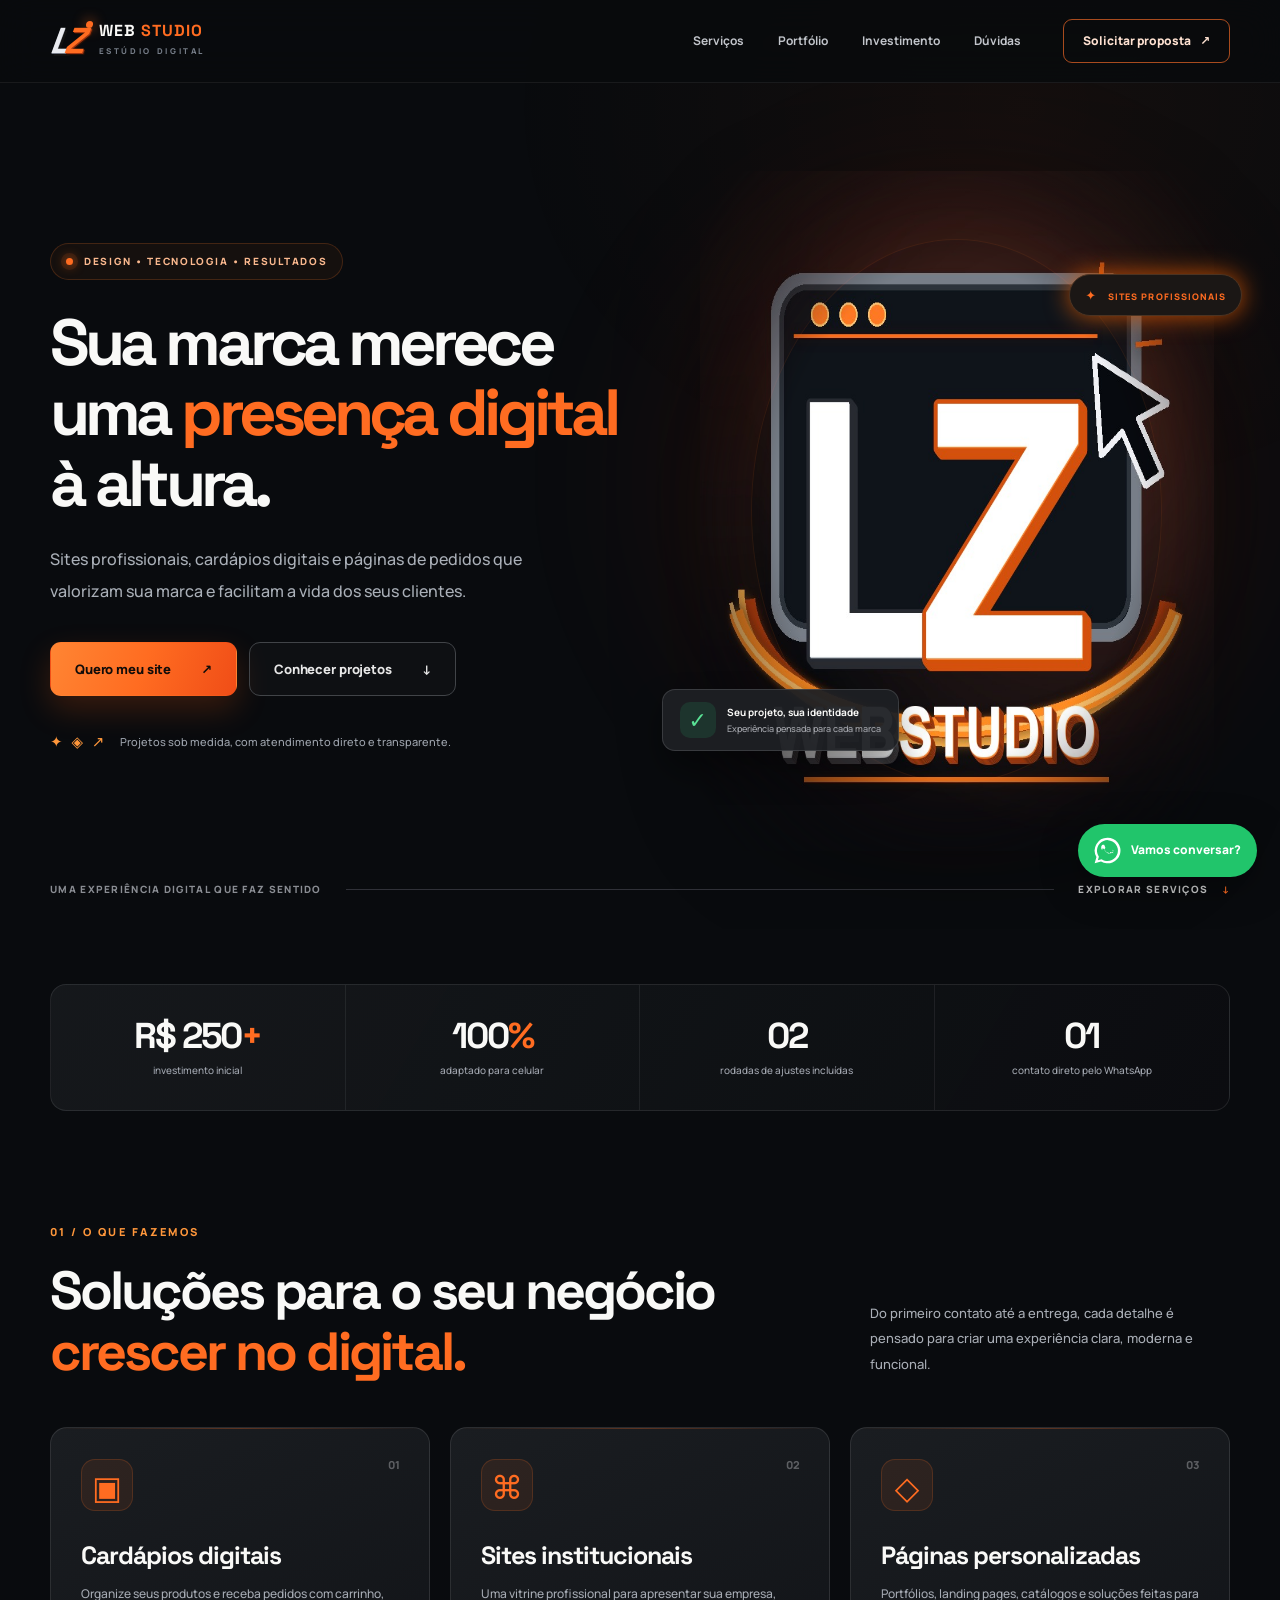
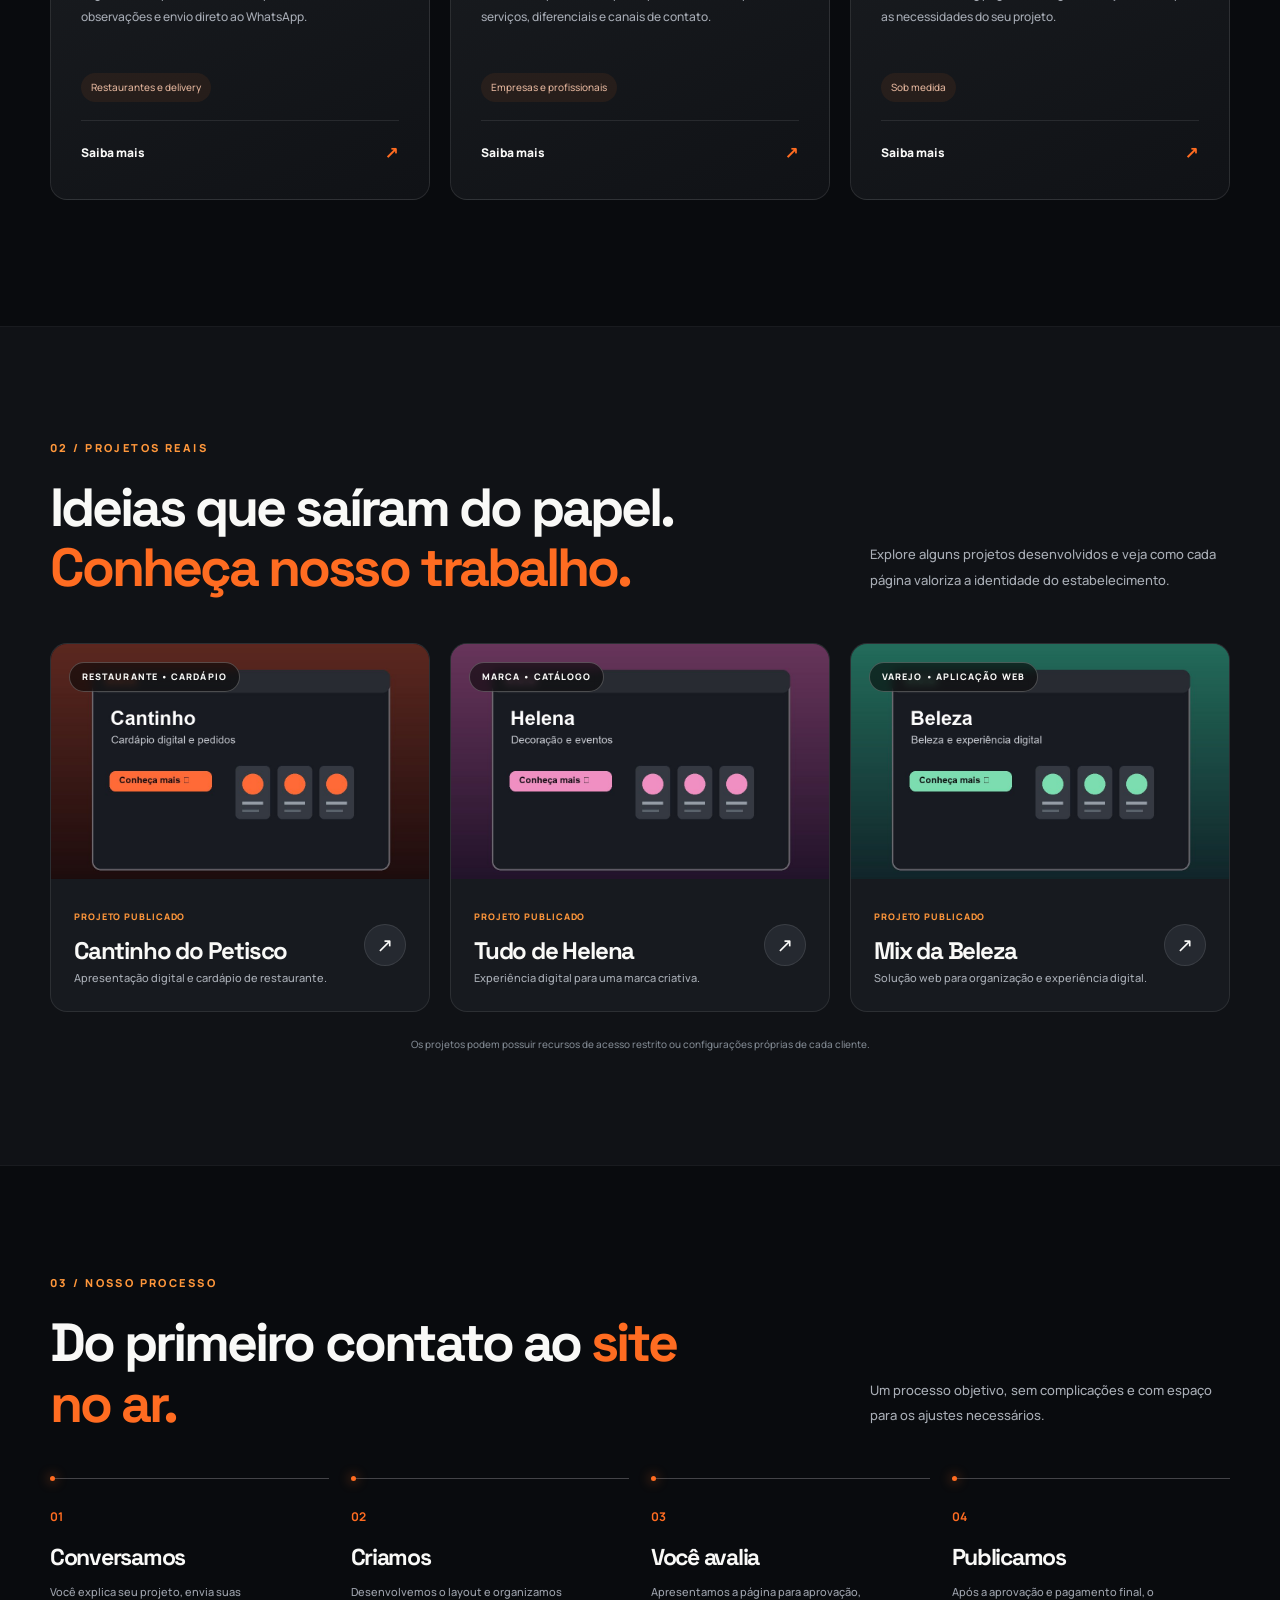
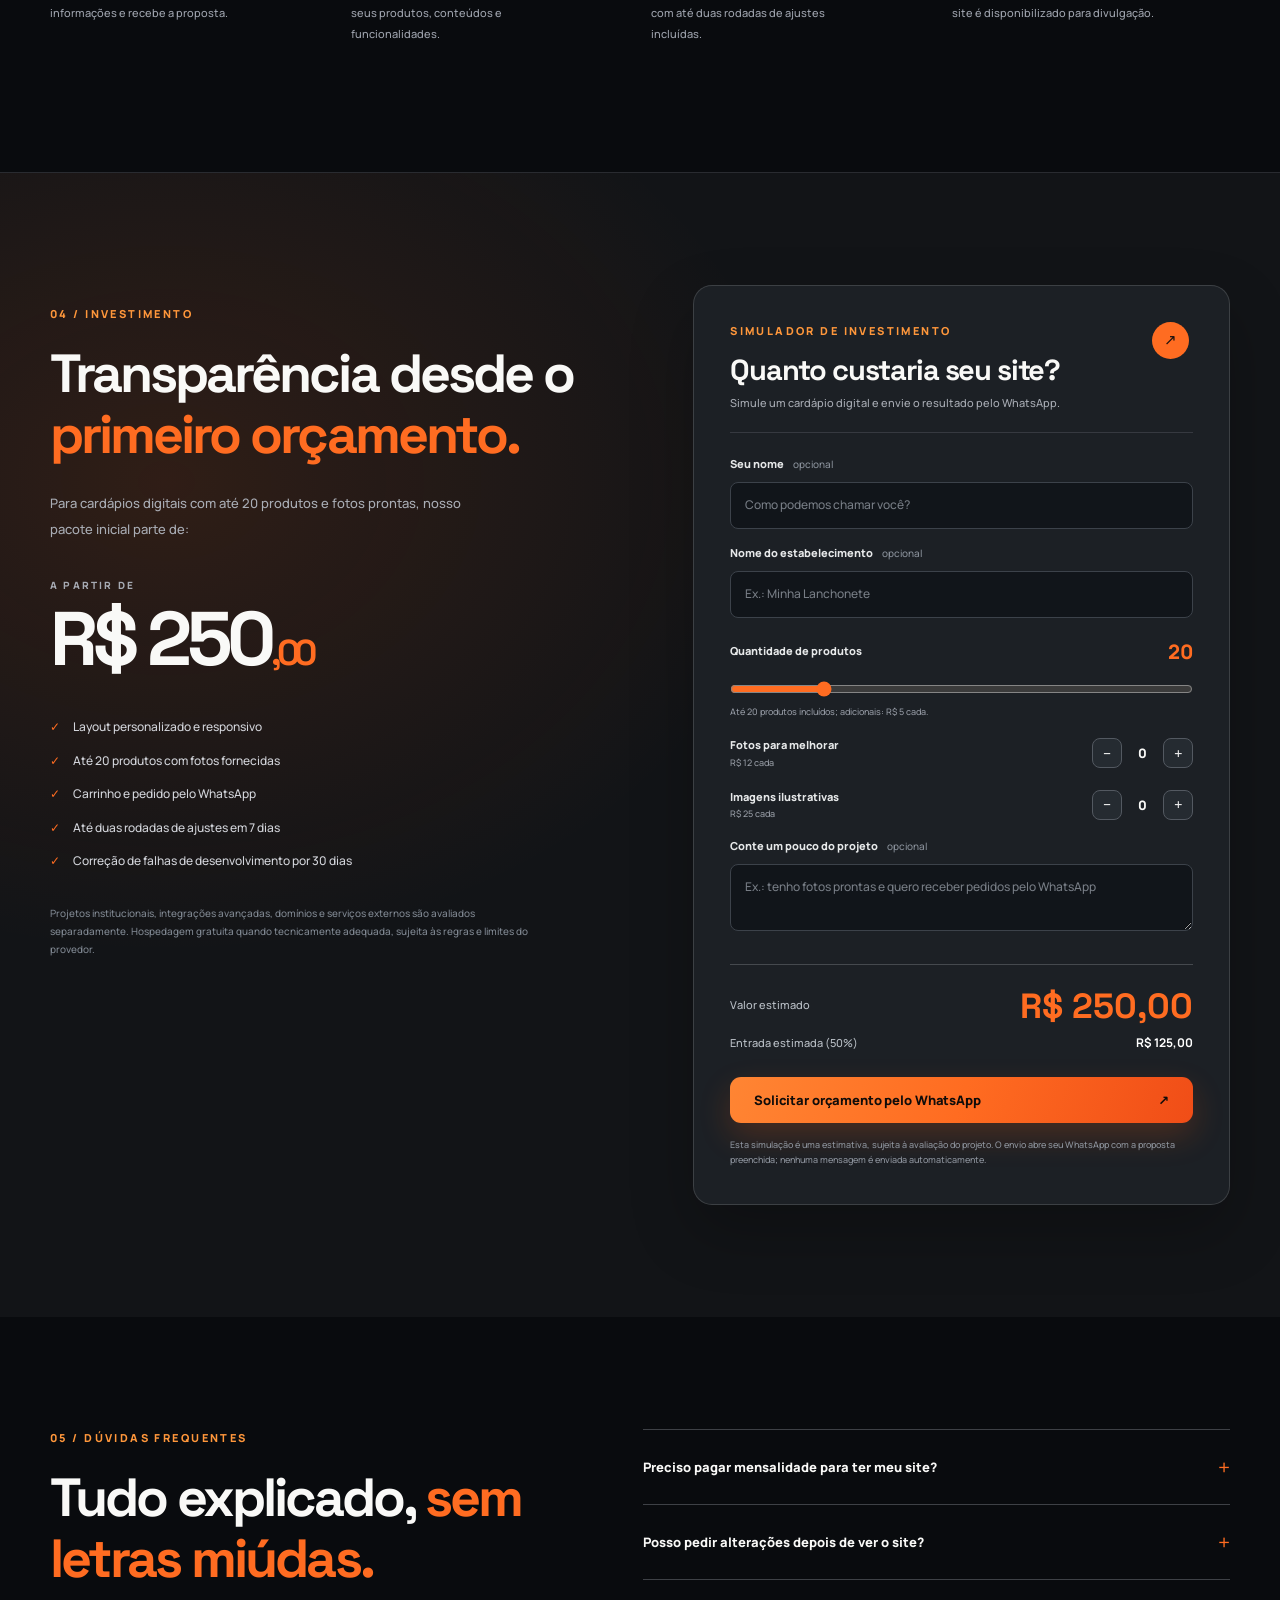
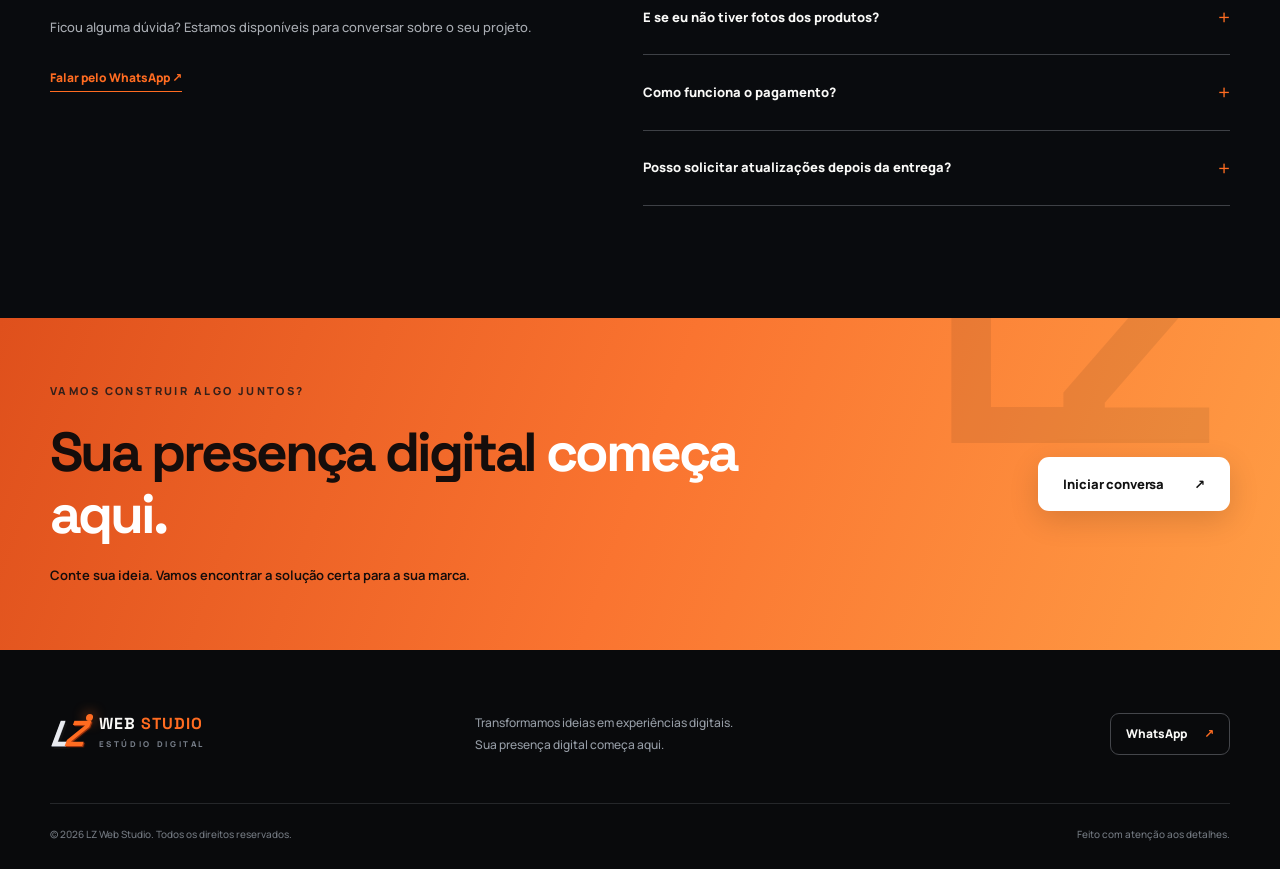
==== index.html @ 2eb8f8f2 "Criar site LZ Web Studio e preview WhatsApp" ====
<!doctype html>
<html lang="pt-BR">
<head>
  <meta charset="utf-8">
  <meta name="viewport" content="width=device-width,initial-scale=1,viewport-fit=cover">
  <meta name="theme-color" content="#0b0c0f">
  <meta name="color-scheme" content="dark">
  <meta name="description" content="LZ Web Studio: criação de sites profissionais, cardápios digitais e páginas de pedidos pelo WhatsApp. Conheça nosso portfólio e simule seu orçamento a partir de R$ 250.">
  <title>LZ Web Studio | Sua presença digital começa aqui</title>
  <link rel="canonical" href="https://luizemsaopaulo.github.io/lz-web-studio/">
  <link rel="icon" href="assets/favicon.svg" type="image/svg+xml">
  <link rel="apple-touch-icon" href="assets/favicon-180.png">
  <link rel="preconnect" href="https://fonts.googleapis.com">
  <link rel="preconnect" href="https://fonts.gstatic.com" crossorigin>
  <link href="https://fonts.googleapis.com/css2?family=Manrope:wght@400;500;600;700;800&family=Space+Grotesk:wght@500;600;700&display=swap" rel="stylesheet">
  <link rel="stylesheet" href="styles.css?v=3">
  <meta property="og:type" content="website">
  <meta property="og:locale" content="pt_BR">
  <meta property="og:site_name" content="LZ Web Studio">
  <meta property="og:url" content="https://luizemsaopaulo.github.io/lz-web-studio/">
  <meta property="og:title" content="LZ Web Studio | Sua presença digital começa aqui">
  <meta property="og:description" content="Sites profissionais, cardápios digitais e pedidos online. Conheça nossos projetos e simule seu orçamento a partir de R$ 250.">
  <meta property="og:image" content="https://luizemsaopaulo.github.io/lz-web-studio/assets/og-whatsapp.jpg?v=3">
  <meta property="og:image:secure_url" content="https://luizemsaopaulo.github.io/lz-web-studio/assets/og-whatsapp.jpg?v=3">
  <meta property="og:image:type" content="image/jpeg">
  <meta property="og:image:width" content="1200">
  <meta property="og:image:height" content="630">
  <meta property="og:image:alt" content="LZ Web Studio — Sua presença digital começa aqui — criação de sites profissionais e cardápios digitais">
  <meta name="twitter:card" content="summary_large_image">
  <meta name="twitter:title" content="LZ Web Studio | Sua presença digital começa aqui">
  <meta name="twitter:description" content="Criação de sites profissionais e cardápios digitais. Simule seu orçamento!">
  <meta name="twitter:image" content="https://luizemsaopaulo.github.io/lz-web-studio/assets/og-whatsapp.jpg?v=3">
  <script type="application/ld+json">{"@context":"https://schema.org","@type":"ProfessionalService","name":"LZ Web Studio","description":"Criação de sites, páginas de pedidos e cardápios digitais.","url":"https://luizemsaopaulo.github.io/lz-web-studio/","areaServed":"BR","availableLanguage":"Portuguese","telephone":"+55-11-94740-6124"}</script>
</head>
<body>
  <div class="progress" id="progress"></div>
  <header class="site-header" id="topo">
    <nav class="nav container" aria-label="Navegação principal">
      <a href="#topo" class="brand" aria-label="LZ Web Studio — início">
        <span class="brand-mark">L<span>Z</span><i class="brand-dot"></i></span>
        <span class="brand-name">WEB <b>STUDIO</b><small>ESTÚDIO DIGITAL</small></span>
      </a>
      <button class="menu-toggle" aria-controls="nav-links" aria-expanded="false" aria-label="Abrir menu"><span></span><span></span><span></span></button>
      <div class="nav-links" id="nav-links">
        <a href="#servicos">Serviços</a><a href="#portfolio">Portfólio</a><a href="#precos">Investimento</a><a href="#perguntas">Dúvidas</a>
      </div>
      <a class="nav-cta" href="#orcamento">Solicitar proposta <span aria-hidden="true">↗</span></a>
    </nav>
  </header>

  <main>
    <section class="hero section" aria-labelledby="hero-heading">
      <div class="hero-grid container">
        <div class="hero-copy">
          <div class="eyebrow"><span class="pulse-dot"></span> DESIGN • TECNOLOGIA • RESULTADOS</div>
          <h1 id="hero-heading">Sua marca merece uma <em>presença digital</em> à altura.</h1>
          <p>Sites profissionais, cardápios digitais e páginas de pedidos que valorizam sua marca e facilitam a vida dos seus clientes.</p>
          <div class="hero-actions">
            <a class="btn btn-primary" href="#orcamento">Quero meu site <span aria-hidden="true">↗</span></a>
            <a class="btn btn-outline" href="#portfolio">Conhecer projetos <span aria-hidden="true">↓</span></a>
          </div>
          <div class="hero-proof"><span class="proof-icons">✦ &nbsp; ◈ &nbsp; ↗</span><span>Projetos sob medida, com atendimento direto e transparente.</span></div>
        </div>
        <div class="hero-art" aria-label="Identidade visual da LZ Web Studio">
          <span class="hero-halo"></span>
          <div class="hero-img-wrap">
            <img src="assets/logo-3d.jpg" alt="Logo LZ Web Studio em efeito 3D, nas cores preto, prata e laranja" width="680" height="680" fetchpriority="high">
          </div>
          <div class="hero-mini-card"><span class="card-check">✓</span><span><b>Seu projeto, sua identidade</b><small>Experiência pensada para cada marca</small></span></div>
          <div class="hero-float">✦ <span>SITES PROFISSIONAIS</span></div>
        </div>
      </div>
      <div class="hero-bottom container">
        <span>UMA EXPERIÊNCIA DIGITAL QUE FAZ SENTIDO</span><span class="line"></span><a href="#servicos">EXPLORAR SERVIÇOS <span aria-hidden="true">↓</span></a>
      </div>
    </section>

    <section class="numbers container" aria-label="Diferenciais">
      <div class="number"><strong>R$ 250<span>+</span></strong><span>investimento inicial</span></div>
      <div class="number"><strong>100<span>%</span></strong><span>adaptado para celular</span></div>
      <div class="number"><strong>02</strong><span>rodadas de ajustes incluídas</span></div>
      <div class="number"><strong>01</strong><span>contato direto pelo WhatsApp</span></div>
    </section>

    <section class="section services" id="servicos" aria-labelledby="servicos-heading">
      <div class="container">
        <div class="section-heading"><div><span class="kicker">01 / O QUE FAZEMOS</span><h2 id="servicos-heading">Soluções para o seu negócio <em>crescer no digital.</em></h2></div><p>Do primeiro contato até a entrega, cada detalhe é pensado para criar uma experiência clara, moderna e funcional.</p></div>
        <div class="service-grid">
          <article class="service-card"><div class="service-ico">▣</div><span class="service-num">01</span><h3>Cardápios digitais</h3><p>Organize seus produtos e receba pedidos com carrinho, observações e envio direto ao WhatsApp.</p><span class="tag">Restaurantes e delivery</span><a href="#orcamento" aria-label="Solicitar cardápio digital">Saiba mais <span>↗</span></a></article>
          <article class="service-card"><div class="service-ico">⌘</div><span class="service-num">02</span><h3>Sites institucionais</h3><p>Uma vitrine profissional para apresentar sua empresa, serviços, diferenciais e canais de contato.</p><span class="tag">Empresas e profissionais</span><a href="#orcamento" aria-label="Solicitar site institucional">Saiba mais <span>↗</span></a></article>
          <article class="service-card"><div class="service-ico">◇</div><span class="service-num">03</span><h3>Páginas personalizadas</h3><p>Portfólios, landing pages, catálogos e soluções feitas para as necessidades do seu projeto.</p><span class="tag">Sob medida</span><a href="#orcamento" aria-label="Solicitar página personalizada">Saiba mais <span>↗</span></a></article>
        </div>
      </div>
    </section>

    <section class="section portfolio" id="portfolio" aria-labelledby="portfolio-heading">
      <div class="container">
        <div class="section-heading"><div><span class="kicker">02 / PROJETOS REAIS</span><h2 id="portfolio-heading">Ideias que saíram do papel. <em>Conheça nosso trabalho.</em></h2></div><p>Explore alguns projetos desenvolvidos e veja como cada página valoriza a identidade do estabelecimento.</p></div>
        <div class="project-grid">
          <article class="project-card project-cantinho">
            <div class="project-visual"><img src="assets/cantinho-preview.jpg" alt="Prévia do site Cantinho do Petisco" loading="lazy"><span class="project-type">RESTAURANTE • CARDÁPIO</span></div>
            <div class="project-info"><div><span>PROJETO PUBLICADO</span><h3>Cantinho do Petisco</h3><p>Apresentação digital e cardápio de restaurante.</p></div><a class="project-link" href="https://luizemsaopaulo.github.io/cantinho-do-petisco-v3/" target="_blank" rel="noopener noreferrer" aria-label="Abrir site Cantinho do Petisco">↗</a></div>
          </article>
          <article class="project-card project-helena">
            <div class="project-visual"><img src="assets/helena-preview.jpg" alt="Prévia do site Tudo de Helena" loading="lazy"><span class="project-type">MARCA • CATÁLOGO</span></div>
            <div class="project-info"><div><span>PROJETO PUBLICADO</span><h3>Tudo de Helena</h3><p>Experiência digital para uma marca criativa.</p></div><a class="project-link" href="https://luizemsaopaulo.github.io/tudo-de-helena-versao2/" target="_blank" rel="noopener noreferrer" aria-label="Abrir site Tudo de Helena">↗</a></div>
          </article>
          <article class="project-card project-beleza">
            <div class="project-visual"><img src="assets/beleza-preview.jpg" alt="Prévia do site Mix da Beleza" loading="lazy"><span class="project-type">VAREJO • APLICAÇÃO WEB</span></div>
            <div class="project-info"><div><span>PROJETO PUBLICADO</span><h3>Mix da Beleza</h3><p>Solução web para organização e experiência digital.</p></div><a class="project-link" href="https://luizemsaopaulo.github.io/mix-da-beleza-pwa/" target="_blank" rel="noopener noreferrer" aria-label="Abrir site Mix da Beleza">↗</a></div>
          </article>
        </div>
        <p class="portfolio-note">Os projetos podem possuir recursos de acesso restrito ou configurações próprias de cada cliente.</p>
      </div>
    </section>

    <section class="section steps" aria-labelledby="etapas-heading">
      <div class="container"><div class="section-heading"><div><span class="kicker">03 / NOSSO PROCESSO</span><h2 id="etapas-heading">Do primeiro contato ao <em>site no ar.</em></h2></div><p>Um processo objetivo, sem complicações e com espaço para os ajustes necessários.</p></div>
        <div class="step-grid"><article><span>01</span><h3>Conversamos</h3><p>Você explica seu projeto, envia suas informações e recebe a proposta.</p></article><article><span>02</span><h3>Criamos</h3><p>Desenvolvemos o layout e organizamos seus produtos, conteúdos e funcionalidades.</p></article><article><span>03</span><h3>Você avalia</h3><p>Apresentamos a página para aprovação, com até duas rodadas de ajustes incluídas.</p></article><article><span>04</span><h3>Publicamos</h3><p>Após a aprovação e pagamento final, o site é disponibilizado para divulgação.</p></article></div>
      </div>
    </section>

    <section class="section pricing" id="precos" aria-labelledby="precos-heading">
      <div class="container">
        <div class="pricing-grid">
          <div class="pricing-intro"><span class="kicker">04 / INVESTIMENTO</span><h2 id="precos-heading">Transparência desde o <em>primeiro orçamento.</em></h2><p>Para cardápios digitais com até 20 produtos e fotos prontas, nosso pacote inicial parte de:</p><div class="price-display"><small>A PARTIR DE</small><strong>R$ 250<span>,00</span></strong></div><ul class="tick-list"><li>Layout personalizado e responsivo</li><li>Até 20 produtos com fotos fornecidas</li><li>Carrinho e pedido pelo WhatsApp</li><li>Até duas rodadas de ajustes em 7 dias</li><li>Correção de falhas de desenvolvimento por 30 dias</li></ul><p class="fineprint">Projetos institucionais, integrações avançadas, domínios e serviços externos são avaliados separadamente. Hospedagem gratuita quando tecnicamente adequada, sujeita às regras e limites do provedor.</p></div>
          <form class="quote" id="orcamento" autocomplete="on">
            <div class="quote-top"><span class="kicker">SIMULADOR DE INVESTIMENTO</span><span class="quote-icon">↗</span><h3>Quanto custaria seu site?</h3><p>Simule um cardápio digital e envie o resultado pelo WhatsApp.</p></div>
            <label for="client-name">Seu nome <span>opcional</span></label><input id="client-name" type="text" maxlength="70" placeholder="Como podemos chamar você?">
            <label for="business-name">Nome do estabelecimento <span>opcional</span></label><input id="business-name" type="text" maxlength="100" placeholder="Ex.: Minha Lanchonete">
            <div class="counter-line"><label for="products">Quantidade de produtos</label><output for="products" id="products-value">20</output></div><input id="products" type="range" min="1" max="100" value="20" step="1" aria-label="Quantidade de produtos"><p class="range-note">Até 20 produtos incluídos; adicionais: R$ 5 cada.</p>
            <div class="counter-line"><label for="editphotos">Fotos para melhorar <small>R$ 12 cada</small></label><div class="counter"><button type="button" data-counter="editphotos" data-step="-1" aria-label="Diminuir fotos a melhorar">−</button><output id="editphotos-value" for="editphotos">0</output><button type="button" data-counter="editphotos" data-step="1" aria-label="Aumentar fotos a melhorar">+</button></div></div><input id="editphotos" type="hidden" value="0">
            <div class="counter-line"><label for="createphotos">Imagens ilustrativas <small>R$ 25 cada</small></label><div class="counter"><button type="button" data-counter="createphotos" data-step="-1" aria-label="Diminuir imagens ilustrativas">−</button><output id="createphotos-value" for="createphotos">0</output><button type="button" data-counter="createphotos" data-step="1" aria-label="Aumentar imagens ilustrativas">+</button></div></div><input id="createphotos" type="hidden" value="0">
            <label for="details">Conte um pouco do projeto <span>opcional</span></label><textarea id="details" rows="2" maxlength="700" placeholder="Ex.: tenho fotos prontas e quero receber pedidos pelo WhatsApp"></textarea>
            <div class="price-summary"><div><span>Valor estimado</span><strong id="quote-total">R$ 250,00</strong></div><div class="quote-detail"><span>Entrada estimada (50%)</span><b id="quote-entry">R$ 125,00</b></div></div>
            <button class="btn btn-primary quote-submit" type="submit"><span>Solicitar orçamento pelo WhatsApp</span><span>↗</span></button>
            <p class="quote-disclaimer">Esta simulação é uma estimativa, sujeita à avaliação do projeto. O envio abre seu WhatsApp com a proposta preenchida; nenhuma mensagem é enviada automaticamente.</p>
          </form>
        </div>
      </div>
    </section>

    <section class="section faq" id="perguntas" aria-labelledby="faq-heading">
      <div class="container faq-grid"><div><span class="kicker">05 / DÚVIDAS FREQUENTES</span><h2 id="faq-heading">Tudo explicado, <em>sem letras miúdas.</em></h2><p>Ficou alguma dúvida? Estamos disponíveis para conversar sobre o seu projeto.</p><a href="https://wa.me/5511947406124?text=Ol%C3%A1%21%20Gostaria%20de%20saber%20mais%20sobre%20os%20sites%20da%20LZ%20Web%20Studio." class="text-link" target="_blank" rel="noopener noreferrer">Falar pelo WhatsApp ↗</a></div><div class="faq-items">
      <details><summary>Preciso pagar mensalidade para ter meu site?<span>+</span></summary><p>Não necessariamente. Podemos utilizar hospedagem gratuita compatível com o projeto. Domínio próprio e determinados serviços adicionais podem gerar custos externos. Manutenção é opcional.</p></details>
      <details><summary>Posso pedir alterações depois de ver o site?<span>+</span></summary><p>Sim. Estão incluídas até duas rodadas de alterações, solicitadas dentro de sete dias após a apresentação da versão para avaliação. Uma rodada pode reunir várias correções solicitadas juntas.</p></details>
      <details><summary>E se eu não tiver fotos dos produtos?<span>+</span></summary><p>Podemos apresentar produtos sem foto ou criar imagens ilustrativas opcionais. O orçamento considera R$ 25 por imagem criada e R$ 12 por foto existente tratada. Imagens ilustrativas devem ser identificadas quando não representarem o produto real.</p></details>
      <details><summary>Como funciona o pagamento?<span>+</span></summary><p>Para projetos do pacote inicial: 50% na contratação e os outros 50% após aprovação, antes da publicação. Projetos personalizados podem ter condições definidas em proposta.</p></details>
      <details><summary>Posso solicitar atualizações depois da entrega?<span>+</span></summary><p>Sim. Alterações posteriores são orçadas separadamente; há opção de manutenção por R$ 50/mês para até quatro solicitações simples. Correções de falhas de desenvolvimento têm cobertura de 30 dias.</p></details>
    </div></div>
    </section>

    <section class="final-cta"><div class="container final-inner"><div><span class="kicker">VAMOS CONSTRUIR ALGO JUNTOS?</span><h2>Sua presença digital <em>começa aqui.</em></h2><p>Conte sua ideia. Vamos encontrar a solução certa para a sua marca.</p></div><a class="btn btn-white" href="https://wa.me/5511947406124?text=Ol%C3%A1%2C%20LZ%20Web%20Studio%21%20Gostaria%20de%20conversar%20sobre%20um%20site." target="_blank" rel="noopener noreferrer">Iniciar conversa <span>↗</span></a></div></section>
  </main>

  <footer class="footer"><div class="container"><div class="footer-main"><a class="brand" href="#topo" aria-label="Voltar ao início"><span class="brand-mark">L<span>Z</span><i class="brand-dot"></i></span><span class="brand-name">WEB <b>STUDIO</b><small>ESTÚDIO DIGITAL</small></span></a><p>Transformamos ideias em experiências digitais. <br>Sua presença digital começa aqui.</p><a href="https://wa.me/5511947406124" target="_blank" rel="noopener noreferrer">WhatsApp <span>↗</span></a></div><div class="footer-bottom"><span>© <span id="year">2026</span> LZ Web Studio. Todos os direitos reservados.</span><span>Feito com atenção aos detalhes.</span></div></div></footer>

  <a class="floating-whatsapp" href="https://wa.me/5511947406124?text=Ol%C3%A1%2C%20LZ%20Web%20Studio%21%20Quero%20um%20or%C3%A7amento%20para%20um%20site." target="_blank" rel="noopener noreferrer" aria-label="Falar com LZ Web Studio pelo WhatsApp"><svg viewBox="0 0 32 32" aria-hidden="true"><path fill="currentColor" d="M16 .8A15.2 15.2 0 0 0 2.9 23.7L.8 31l7.5-2A15.2 15.2 0 1 0 16 .8Zm0 27.7c-2.3 0-4.5-.6-6.5-1.8l-.5-.3-4.4 1.2 1.2-4.3-.3-.5A12.4 12.4 0 1 1 16 28.5Zm6.8-9.3c-.4-.2-2.2-1.1-2.6-1.2-.3-.1-.6-.2-.8.2s-1 1.2-1.2 1.4-.5.3-.9.1a10.3 10.3 0 0 1-3-1.9 11.3 11.3 0 0 1-2.1-2.6c-.2-.4 0-.6.2-.8l.6-.7c.2-.2.2-.4.4-.6.1-.2 0-.5 0-.7s-.8-2-1.1-2.7c-.3-.7-.6-.6-.8-.6h-.7c-.2 0-.7.1-1 .5s-1.3 1.3-1.3 3.1 1.4 3.6 1.6 1.1 3.7 3.9 5.8 4.7c.8.3 1.5.5 2 .6.8.3 1.6.2 2.2.1.7-.1 2.2-.9 2.5-1.8.3-.9.3-1.7.2-1.8-.1-.2-.4-.3-.8-.5Z"/></svg><span class="floating-label">Vamos conversar?</span></a>
  <script src="app.js?v=3" defer></script>
</body>
</html>
---- styles.css ----
@charset "UTF-8";
:root{--bg:#090b0e;--bg2:#0f1216;--panel:#15191e;--line:rgba(255,255,255,.10);--white:#f9f9f7;--muted:#a9aeb6;--orange:#ff6c21;--orange2:#ff973b;--green:#21c86c;--container:1180px}
*{box-sizing:border-box}
html{scroll-behavior:smooth;scroll-padding-top:88px}
body{margin:0;background:var(--bg);color:var(--white);font:500 15px/1.72 "Manrope",system-ui,-apple-system,Segoe UI,sans-serif;-webkit-font-smoothing:antialiased}
body::before{content:"";position:fixed;inset:0;pointer-events:none;z-index:-1;background:radial-gradient(ellipse at 80% 12%,rgba(255,101,16,.06),transparent 36%);opacity:.8}
::selection{background:#fa7c35;color:#101014}
a{color:inherit;text-decoration:none}button,input,textarea{font:inherit}button{cursor:pointer}
img{max-width:100%;display:block}h1,h2,h3,p{margin-top:0}h1,h2,h3{line-height:1.13;letter-spacing:-.055em}
h1,h2,h3,.brand,.price-display{font-family:"Space Grotesk",Manrope,sans-serif}
.container{width:min(calc(100% - 48px),var(--container));margin:0 auto}
.section{padding:112px 0}
.kicker{color:var(--orange2);font-size:11px;font-weight:800;letter-spacing:.22em;display:block;margin:0 0 20px}
em{font-style:normal;color:var(--orange)}
.progress{height:2px;background:linear-gradient(90deg,var(--orange),var(--orange2));width:0;position:fixed;top:0;left:0;z-index:100}
.site-header{position:sticky;top:0;z-index:95;background:rgba(9,11,14,.85);backdrop-filter:blur(18px);border-bottom:1px solid rgba(255,255,255,.065)}
.nav{height:82px;display:flex;align-items:center;gap:42px;justify-content:space-between}
.brand{display:inline-flex;align-items:center;gap:12px;line-height:1}
.brand-mark{position:relative;font-weight:900;font-size:36px;letter-spacing:-.16em;font-style:italic;transform:skew(-7deg);padding-right:7px;line-height:1;color:#e9ebf0;text-shadow:1px 1px 0 #757a85,3px 3px 0 #111}
.brand-mark span{color:var(--orange);text-shadow:1px 1px 0 #9f3410,2px 2px 0 #241008}
.brand-dot{position:absolute;width:7px;height:7px;right:-4px;top:-2px;background:var(--orange);border-radius:50%;box-shadow:0 0 13px var(--orange)}
.brand-name{letter-spacing:.065em;font-weight:800;font-size:16px;white-space:nowrap}
.brand-name b{color:var(--orange);font-weight:800}
.brand-name small{display:block;color:#767d88;letter-spacing:.33em;font:800 8px/1.8 Manrope,sans-serif;margin-top:5px}
.nav-links{display:flex;align-items:center;gap:34px;margin-left:auto}
.nav-links a{color:#c2c5cb;font-size:12px;font-weight:700;transition:color .2s}
.nav-links a:hover,.nav-links a:focus-visible{color:var(--orange)}
.nav-cta{padding:11px 19px;border:1px solid rgba(255,111,40,.65);color:#ffe2d2;white-space:nowrap;border-radius:9px;font-size:12px;font-weight:800;transition:.2s}
.nav-cta:hover{background:var(--orange);color:#130b08}
.nav-cta span{margin-left:7px}
.menu-toggle{display:none;background:transparent;border:0;color:white;padding:8px}
.menu-toggle span{display:block;width:25px;height:2px;margin:5px;background:#fff;transition:.2s}
.hero{padding:88px 0 31px;position:relative;isolation:isolate;overflow:hidden}
.hero::before{content:"";position:absolute;inset:-50px -10% auto auto;height:900px;width:900px;z-index:-1;filter:blur(35px);background:radial-gradient(ellipse at center,rgba(230,78,10,.12),rgba(9,11,14,0) 64%)}
.hero-grid{display:grid;grid-template-columns:1.04fr .96fr;align-items:center;min-height:625px;gap:42px}
.hero-copy{padding:15px 0 40px}
.eyebrow{display:inline-flex;align-items:center;gap:11px;border:1px solid rgba(255,122,44,.2);background:rgba(255,110,36,.05);color:#fbb98f;border-radius:100px;padding:9px 15px;font-size:10px;font-weight:800;letter-spacing:.17em;margin-bottom:28px}
.pulse-dot{height:7px;width:7px;background:var(--orange);border-radius:100%;box-shadow:0 0 0 5px rgba(255,107,33,.1),0 0 12px #ff6a1b}
.hero h1{font-size:clamp(49px,5.1vw,76px);line-height:1.08;margin-bottom:25px;letter-spacing:-.075em;font-weight:700}
.hero-copy>p{max-width:535px;color:#aab0b8;font-size:16px;line-height:1.95;margin-bottom:35px}
.hero-actions{display:flex;gap:12px;align-items:center;flex-wrap:wrap}
.btn{border-radius:11px;display:inline-flex;align-items:center;justify-content:center;gap:30px;padding:15px 24px;white-space:nowrap;font-weight:800;font-size:13px;letter-spacing:-.01em;transition:transform .22s,box-shadow .22s,background .22s,border-color .22s;border:1px solid transparent}
.btn:hover{transform:translateY(-3px)}
.btn-primary{background:linear-gradient(110deg,#ff8533,var(--orange),#f04d17);color:#100c0a;box-shadow:0 13px 32px rgba(255,93,16,.2)}
.btn-primary:hover{box-shadow:0 17px 42px rgba(255,93,16,.33)}
.btn-outline{background:rgba(255,255,255,.025);border-color:#414448;color:#e7e7e7}
.btn-outline:hover{border-color:var(--orange);background:rgba(255,106,35,.05)}
.hero-proof{margin-top:34px;display:flex;align-items:center;gap:15px;color:#9da3ac;font-size:11px;line-height:1.6}
.proof-icons{color:var(--orange2);font-size:15px;white-space:nowrap}
.hero-art{position:relative;align-self:stretch;min-height:580px;display:flex;align-items:center;justify-content:center}
.hero-halo{position:absolute;width:540px;height:540px;max-width:100%;border-radius:50%;background:radial-gradient(circle,#3c1d12 0,#281b18 30%,transparent 68%);filter:blur(25px)}
.hero-img-wrap{position:relative;z-index:2;width:min(94%,575px);filter:drop-shadow(0 18px 45px rgba(0,0,0,.48));animation:float 6s ease-in-out infinite}
.hero-img-wrap::before{content:"";position:absolute;inset:10%;border:1px solid rgba(255,121,47,.1);border-radius:50%;z-index:-1;box-shadow:0 0 120px rgba(255,108,33,.075)}
.hero-img-wrap img{width:100%;border-radius:32px;mix-blend-mode:lighten;mask-image:radial-gradient(ellipse 65% 67% at center,#000 54%,transparent 99%)}
.hero-mini-card{position:absolute;z-index:5;left:-22px;bottom:100px;display:flex;align-items:center;gap:11px;background:rgba(30,32,36,.95);border:1px solid rgba(255,255,255,.13);border-radius:13px;padding:12px 17px;box-shadow:0 18px 32px rgba(0,0,0,.34)}
.card-check{display:grid;place-items:center;width:36px;height:36px;border-radius:10px;background:rgba(45,200,116,.13);color:#5ae396;font-size:22px}
.hero-mini-card b{display:block;font-size:10px}.hero-mini-card small{display:block;color:#a6a8ae;font-size:9px}
.hero-float{position:absolute;z-index:4;right:-12px;top:103px;border:1px solid #4b3322;border-radius:100px;color:var(--orange);background:#1b1715;font-size:13px;padding:9px 15px;letter-spacing:.08em;box-shadow:0 0 25px #f60b}
.hero-float span{font-size:9px;margin-left:7px;font-weight:800}
@keyframes float{0%,100%{transform:translateY(0)}50%{transform:translateY(-11px)}}
.hero-bottom{display:flex;align-items:center;justify-content:space-between;gap:24px;color:#8a8d93;font-size:10px;letter-spacing:.13em;font-weight:800;padding:30px 0 0}
.hero-bottom .line{height:1px;background:#303138;flex:1}.hero-bottom a{white-space:nowrap;color:#d2d3d4}
.hero-bottom a span{color:var(--orange);margin-left:10px}
.numbers{margin-top:55px;display:grid;grid-template-columns:repeat(4,1fr);border:1px solid rgba(255,255,255,.09);border-radius:16px;background:linear-gradient(120deg,rgba(23,26,30,.88),rgba(12,13,16,.92));overflow:hidden}
.number{display:flex;flex-direction:column;align-items:center;justify-content:center;gap:4px;text-align:center;padding:30px 10px;border-right:1px solid rgba(255,255,255,.07)}
.number:last-child{border-right:0}
.number strong{font:700 36px/1.2 "Space Grotesk",sans-serif;letter-spacing:-.06em}
.number strong span{color:var(--orange)}.number>span{font-size:10px;color:#a2a7b0}
.section-heading{display:flex;align-items:end;justify-content:space-between;gap:75px;margin-bottom:44px}
.section-heading>div{max-width:690px}.section-heading h2,.pricing h2,.faq h2,.final-cta h2{font-size:clamp(35px,4.2vw,58px);margin:0;font-weight:700;line-height:1.13}
.section-heading>p{color:var(--muted);max-width:360px;font-size:13px;margin:0 0 6px;line-height:1.95}
.services{padding-bottom:126px}
.service-grid{display:grid;grid-template-columns:repeat(3,1fr);gap:20px}
.service-card{background:linear-gradient(155deg,#1a1d21,#101216);border:1px solid var(--line);border-radius:17px;padding:31px 30px;min-height:343px;position:relative;overflow:hidden;transition:transform .25s,border .25s}
.service-card:hover{transform:translateY(-7px);border-color:rgba(255,124,40,.42)}
.service-card:before{content:"";position:absolute;inset:0 0 auto;height:1px;background:linear-gradient(90deg,transparent,var(--orange),transparent);opacity:.3}
.service-ico{width:52px;height:52px;background:rgba(255,111,36,.09);border:1px solid rgba(255,111,36,.18);display:grid;place-items:center;border-radius:14px;color:var(--orange);font-size:32px;margin-bottom:30px}
.service-num{position:absolute;right:29px;top:29px;color:#5d5f63;font:800 11px Manrope}
.service-card h3{font-size:25px;letter-spacing:-.04em;margin-bottom:14px}
.service-card p{color:#a6abb4;font-size:12px;line-height:1.9;min-height:69px}
.service-card .tag{display:inline-block;margin:9px 0 18px;color:#dfb29a;font-size:10px;background:rgba(255,111,36,.08);padding:6px 10px;border-radius:40px}
.service-card a{display:flex;align-items:center;justify-content:space-between;border-top:1px solid rgba(255,255,255,.09);padding-top:17px;font-size:12px;font-weight:800}
.service-card a span{color:var(--orange);font-size:17px}
.portfolio{background:#101216;border-top:1px solid rgba(255,255,255,.04);border-bottom:1px solid rgba(255,255,255,.04)}
.project-grid{display:grid;grid-template-columns:repeat(3,1fr);gap:20px}
.project-card{background:#171a1f;border:1px solid rgba(255,255,255,.09);border-radius:17px;overflow:hidden;transition:transform .25s}
.project-card:hover{transform:translateY(-5px)}
.project-visual{height:235px;position:relative;display:flex;align-items:center;justify-content:center;overflow:hidden;background:radial-gradient(circle at 60% 40%,#633c38,#351b19 60%,#201518)}
.project-helena .project-visual{background:radial-gradient(circle at 35% 35%,#b67ca1,#5d335d 60%,#261526)}
.project-beleza .project-visual{background:radial-gradient(circle at 62% 36%,#6ca696,#255852 60%,#172c2d)}
.project-visual:before{content:"";width:65%;height:75%;position:absolute;background:rgba(255,255,255,.06);border-radius:20px;transform:rotate(-8deg)}
.project-visual img{width:100%;height:100%;object-fit:cover;object-position:top center;position:relative;z-index:1;transition:transform .5s}
.project-card:hover .project-visual img{transform:scale(1.06)}
.project-type{position:absolute;z-index:2;top:18px;left:18px;font-size:9px;letter-spacing:.12em;font-weight:800;border:1px solid rgba(255,255,255,.24);border-radius:50px;background:rgba(8,8,8,.6);backdrop-filter:blur(5px);padding:6px 12px}
.project-info{display:flex;align-items:center;gap:12px;justify-content:space-between;padding:23px}
.project-info>div>span{color:var(--orange2);font-size:9px;font-weight:800;letter-spacing:.1em}
.project-info h3{font-size:24px;margin:9px 0 5px;letter-spacing:-.05em}
.project-info p{color:var(--muted);font-size:11px;margin:0}
.project-link{display:grid;place-items:center;flex:0 0 42px;height:42px;background:#252930;border:1px solid rgba(255,255,255,.1);border-radius:100%;font-size:20px;transition:.2s}
.project-link:hover{background:var(--orange);color:#111}
.portfolio-note{font-size:10px;color:#7e868f;text-align:center;margin:24px 0 0}
.steps{padding-top:108px;padding-bottom:116px}
.step-grid{display:grid;grid-template-columns:repeat(4,1fr);gap:22px}
.step-grid article{border-top:1px solid #444448;padding-top:24px;position:relative}
.step-grid article:before{content:"";position:absolute;top:-3px;left:0;height:5px;width:5px;border-radius:50%;background:var(--orange);box-shadow:0 0 12px var(--orange)}
.step-grid article>span{color:var(--orange);font:700 12px Manrope}
.step-grid h3{font-size:23px;margin:15px 0 12px}
.step-grid p{font-size:11px;color:#9ea3ad;line-height:1.9;max-width:220px}
.pricing{background:radial-gradient(ellipse at 13% 27%,rgba(245,93,18,.13),transparent 40%),#121417;border-top:1px solid #292b30}
.pricing-grid{display:grid;grid-template-columns:1fr 1fr;gap:9%;align-items:start}
.pricing-intro{padding-top:20px}
.pricing-intro h2{max-width:600px;margin-bottom:25px}
.pricing-intro>p{font-size:13px;color:#a9adb5;max-width:450px;line-height:2}
.price-display{display:flex;flex-direction:column;gap:5px;margin:36px 0}
.price-display small{color:#a6aab3;font:800 10px Manrope;letter-spacing:.22em}
.price-display strong{font-size:76px;line-height:1.1;letter-spacing:-.07em}
.price-display strong span{font-size:36px;color:var(--orange)}
.tick-list{list-style:none;padding:0;margin:0 0 25px}
.tick-list li{font-size:12px;color:#d2d4da;margin:13px 0;display:flex;gap:13px;align-items:start}
.tick-list li:before{content:"✓";color:var(--orange);font-weight:800}
.pricing .fineprint{font-size:10px;line-height:1.8;color:#7f8791;max-width:490px;margin-top:32px}
.quote{background:#1c2025;border:1px solid rgba(255,255,255,.14);border-radius:19px;padding:36px;box-shadow:0 26px 64px rgba(0,0,0,.24);scroll-margin-top:90px}
.quote-top{position:relative;border-bottom:1px solid #363940;padding-bottom:20px;margin-bottom:22px}
.quote-top .kicker{margin-bottom:8px}
.quote-icon{position:absolute;right:4px;top:0;background:var(--orange);border-radius:50%;height:37px;width:37px;text-align:center;line-height:36px;color:#1c1210}
.quote h3{font-size:29px;margin:13px 0 7px;letter-spacing:-.04em}
.quote-top p{color:#a7abb3;font-size:11px;margin:0}
.quote label{font-size:11px;font-weight:800;color:#e6e8e9;display:block;margin:15px 0 8px}
.quote label span{font-size:10px;font-weight:500;color:#89909a;margin-left:7px}
.quote input[type=text],.quote textarea{background:#11151a;border:1px solid #3c424a;border-radius:8px;padding:12px 14px;outline:none;width:100%;color:#f6f6f6;font-size:12px;resize:vertical}
.quote input[type=text]:focus,.quote textarea:focus{border-color:var(--orange);box-shadow:0 0 0 2px rgba(255,122,45,.1)}
.quote input[type=text]::placeholder,.quote textarea::placeholder{color:#777d85}
.counter-line{display:flex;align-items:center;justify-content:space-between;margin-top:17px;gap:10px}
.counter-line label{margin:0}.counter-line label small{display:block;font-size:9px;color:#969ba4;font-weight:500}
.counter-line>output{font-size:20px;color:var(--orange);font-weight:800}
.quote input[type=range]{width:100%;accent-color:var(--orange);margin:12px 0 0}
.range-note{font-size:9px;color:#9398a2;margin:-1px 0 8px}
.counter{display:flex;align-items:center;gap:13px}
.counter button{border:1px solid #535961;color:#efefef;background:#252b31;width:30px;height:30px;border-radius:8px;line-height:1}
.counter button:hover{border-color:var(--orange)}
.counter output{min-width:15px;text-align:center;font-size:13px;font-weight:800}
.price-summary{margin-top:25px;border-top:1px solid #45494e;padding:19px 0 0}
.price-summary>div:first-child{display:flex;justify-content:space-between;align-items:center;gap:10px}
.price-summary span{font-size:11px;color:#bac0c7}
.price-summary strong{font:700 35px "Space Grotesk",sans-serif;color:var(--orange)}
.quote-detail{display:flex;align-items:center;justify-content:space-between;gap:12px;margin:5px 0 23px}
.quote-detail b{font-size:12px;color:#fff}
.quote-submit{width:100%;justify-content:space-between;border:0;white-space:normal;line-height:1.3;text-align:left}
.quote-disclaimer{font-size:9px;color:#8d939d;line-height:1.65;margin:15px 0 0}
.faq-grid{display:grid;grid-template-columns:1fr 1.18fr;gap:95px}
.faq-grid>div:first-child>p{color:#a8acb2;font-size:13px;line-height:1.9;margin:25px 0}
.text-link{color:var(--orange);font-size:12px;font-weight:800;border-bottom:1px solid var(--orange);padding-bottom:5px}
.faq-items details{border-bottom:1px solid #3e4146}
.faq-items details:first-child{border-top:1px solid #3e4146}
.faq-items summary{padding:19px 0;list-style:none;cursor:pointer;font-size:13px;font-weight:800;display:flex;align-items:center;justify-content:space-between;gap:18px}
.faq-items summary::-webkit-details-marker{display:none}
.faq-items summary span{color:var(--orange);font-size:21px;font-weight:400}
.faq-items details[open] summary span{transform:rotate(45deg)}
.faq-items details p{color:#aeb1b8;font-size:12px;line-height:1.85;padding-right:32px;padding-bottom:16px;margin:0}
.final-cta{background:linear-gradient(110deg,#df501c,#fa7430,#ff9d45);padding:64px 0;color:#150d0b;position:relative;overflow:hidden}
.final-cta:before{content:"LZ";font:bold 300px "Space Grotesk";opacity:.08;position:absolute;right:8%;top:-170px;letter-spacing:-.15em}
.final-inner{display:flex;align-items:center;justify-content:space-between;gap:30px;position:relative}
.final-cta .kicker{color:#35201a}
.final-cta h2{max-width:700px;font-size:clamp(37px,4.3vw,59px)}
.final-cta em{color:#fff}
.final-cta p{font-size:13px;font-weight:650;margin:19px 0 0}
.btn-white{background:#fff;color:#111;box-shadow:0 9px 30px rgba(0,0,0,.14)}
.btn-white:hover{background:#151515;color:#fff}
.footer{background:#090a0c;padding:62px 0 25px}
.footer-main{display:grid;grid-template-columns:1.1fr 1.4fr .6fr;align-items:center;gap:20px;padding-bottom:48px}
.footer-main>p{font-size:12px;line-height:1.8;color:#969da6;margin:0}
.footer-main>a:last-child{justify-self:end;border:1px solid #44464b;border-radius:9px;padding:10px 15px;font-size:12px;font-weight:800}
.footer-main>a:last-child span{color:var(--orange);margin-left:15px}
.footer-bottom{display:flex;align-items:center;justify-content:space-between;gap:15px;border-top:1px solid #25272a;padding-top:22px;color:#737981;font-size:10px}
.floating-whatsapp{position:fixed;z-index:80;right:23px;bottom:23px;background:#21c56b;color:white;border-radius:100px;padding:13px 16px;display:flex;gap:10px;align-items:center;box-shadow:0 10px 38px rgba(0,0,0,.35);transition:.2s}
.floating-whatsapp:hover{transform:translateY(-4px);background:#16a952}
.floating-whatsapp svg{width:27px;height:27px}
.floating-label{font-size:12px;font-weight:800}
a:focus-visible,button:focus-visible,input:focus-visible,summary:focus-visible{outline:2px solid #ffa05a;outline-offset:3px}
@media(max-width:1040px){.nav{gap:17px}.nav-links{gap:16px}.hero-grid{gap:0}.hero h1{font-size:57px}.hero-mini-card{left:0}.pricing-grid{gap:4%}.section-heading{gap:25px}}
@media(max-width:820px){.nav-cta{margin-left:auto}.nav-links{display:none;position:absolute;top:81px;left:0;right:0;padding:12px 25px 24px;background:#131518;border-bottom:1px solid #3a3c42;flex-direction:column;align-items:stretch}.nav-links.is-open{display:flex}.nav-links a{padding:13px 6px;font-size:14px}.menu-toggle{display:block;order:3}.hero-grid{grid-template-columns:1fr;min-height:initial}.hero{padding-top:65px}.hero-copy{padding-bottom:10px}.hero h1{max-width:730px}.hero-art{min-height:480px}.hero-img-wrap{width:75%;max-width:470px}.hero-mini-card{left:8%}.hero-float{right:7%}.numbers{margin-top:25px}.section-heading{flex-direction:column;align-items:start}.section-heading>p{max-width:700px}.service-grid,.project-grid{grid-template-columns:repeat(2,1fr)}.service-grid .service-card:last-child,.project-grid .project-card:last-child{grid-column:1/-1;max-width:480px}.step-grid{grid-template-columns:repeat(2,1fr)}.pricing-grid,.faq-grid{grid-template-columns:1fr;gap:32px}.pricing-intro{padding:0}.price-display{margin:20px 0}.quote{max-width:630px;width:100%;margin:0 auto}}
@media(max-width:580px){.container{width:min(calc(100% - 36px),var(--container))}.section{padding:75px 0}.nav{height:73px}.brand-mark{font-size:31px}.brand-name{font-size:13px}.brand-name small{font-size:7px}.nav-cta{display:none}.nav-links{top:72px}.hero{padding-top:47px}.eyebrow{font-size:9px;letter-spacing:.11em;padding:8px 11px}.hero h1{font-size:clamp(40px,11.5vw,59px);margin-bottom:19px}.hero-copy>p{font-size:13px;line-height:1.85}.hero-actions{gap:9px}.btn{padding:14px 16px;gap:14px;font-size:11px}.hero-proof{margin-top:26px}.hero-art{min-height:360px}.hero-halo{width:340px;height:340px}.hero-img-wrap{width:95%;max-width:360px}.hero-mini-card{bottom:38px;left:2%;padding:9px}.hero-mini-card small{max-width:170px}.hero-float{top:44px;right:0;padding:7px;font-size:9px}.hero-float span{font-size:8px}.hero-bottom{padding-top:6px;font-size:8px;letter-spacing:0;gap:8px}.hero-bottom .line{display:none}.numbers{grid-template-columns:repeat(2,1fr);margin-top:36px}.number{padding:19px 8px;border-bottom:1px solid #313135}.number:nth-child(2){border-right:0}.number:nth-child(n+3){border-bottom:0}.number strong{font-size:31px}.number>span{font-size:9px}.section-heading{margin-bottom:29px}.section-heading h2,.pricing h2,.faq h2{font-size:38px}.section-heading>p{font-size:12px}.service-grid,.project-grid{grid-template-columns:1fr}.service-grid .service-card:last-child,.project-grid .project-card:last-child{grid-column:auto;max-width:none}.service-card{min-height:0}.project-visual{height:215px}.step-grid{grid-template-columns:repeat(2,1fr);gap:17px}.step-grid h3{font-size:21px}.step-grid p{font-size:10px}.quote{padding:25px 20px}.quote h3{font-size:24px}.price-display strong{font-size:66px}.faq-grid{gap:28px}.final-inner{flex-direction:column;align-items:start}.final-cta h2{font-size:42px}.footer-main{grid-template-columns:1fr;gap:18px}.footer-main>a:last-child{justify-self:start}.footer-bottom{flex-direction:column;align-items:start}.floating-whatsapp{right:13px;bottom:14px;padding:13px;box-shadow:0 8px 27px #0009}.floating-label{display:none}}
@media(prefers-reduced-motion:reduce){html{scroll-behavior:auto}.hero-img-wrap{animation:none}*,*:before,*:after{transition-duration:.01ms!important;animation-duration:.01ms!important}}
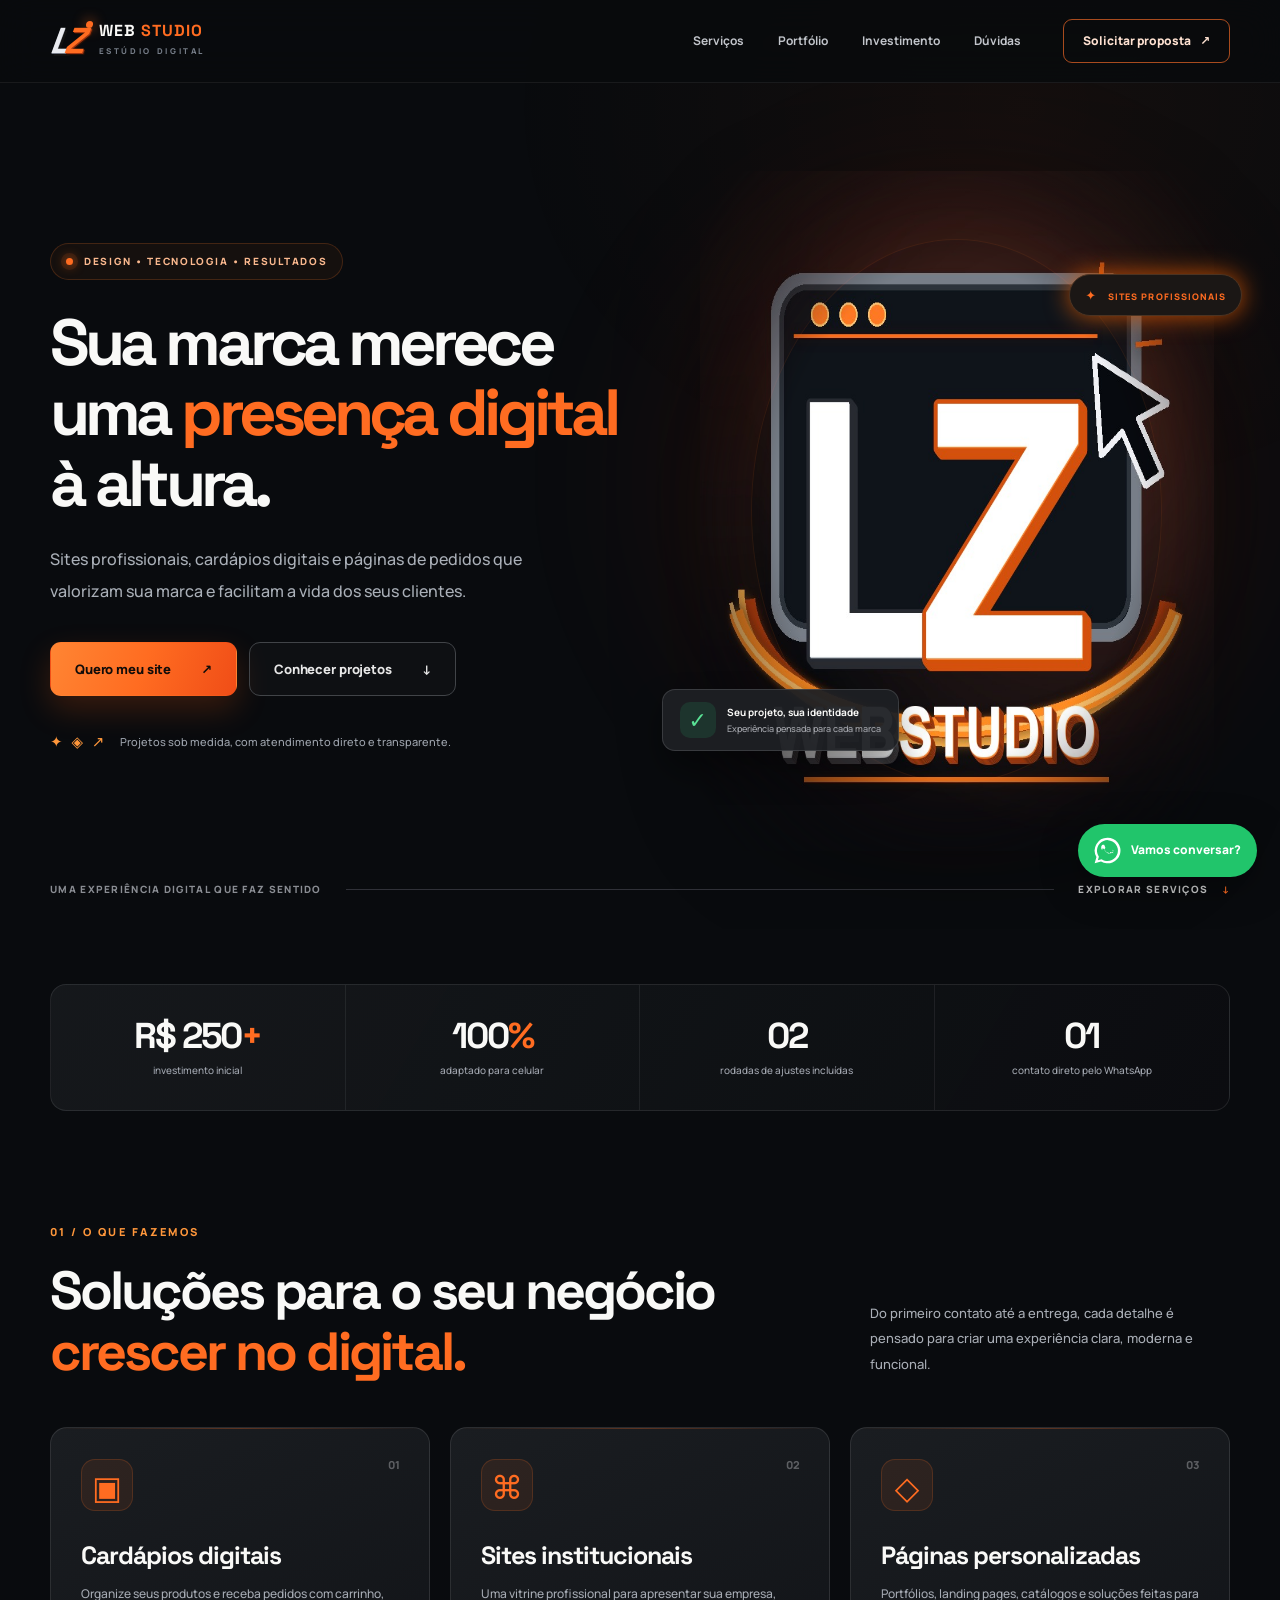
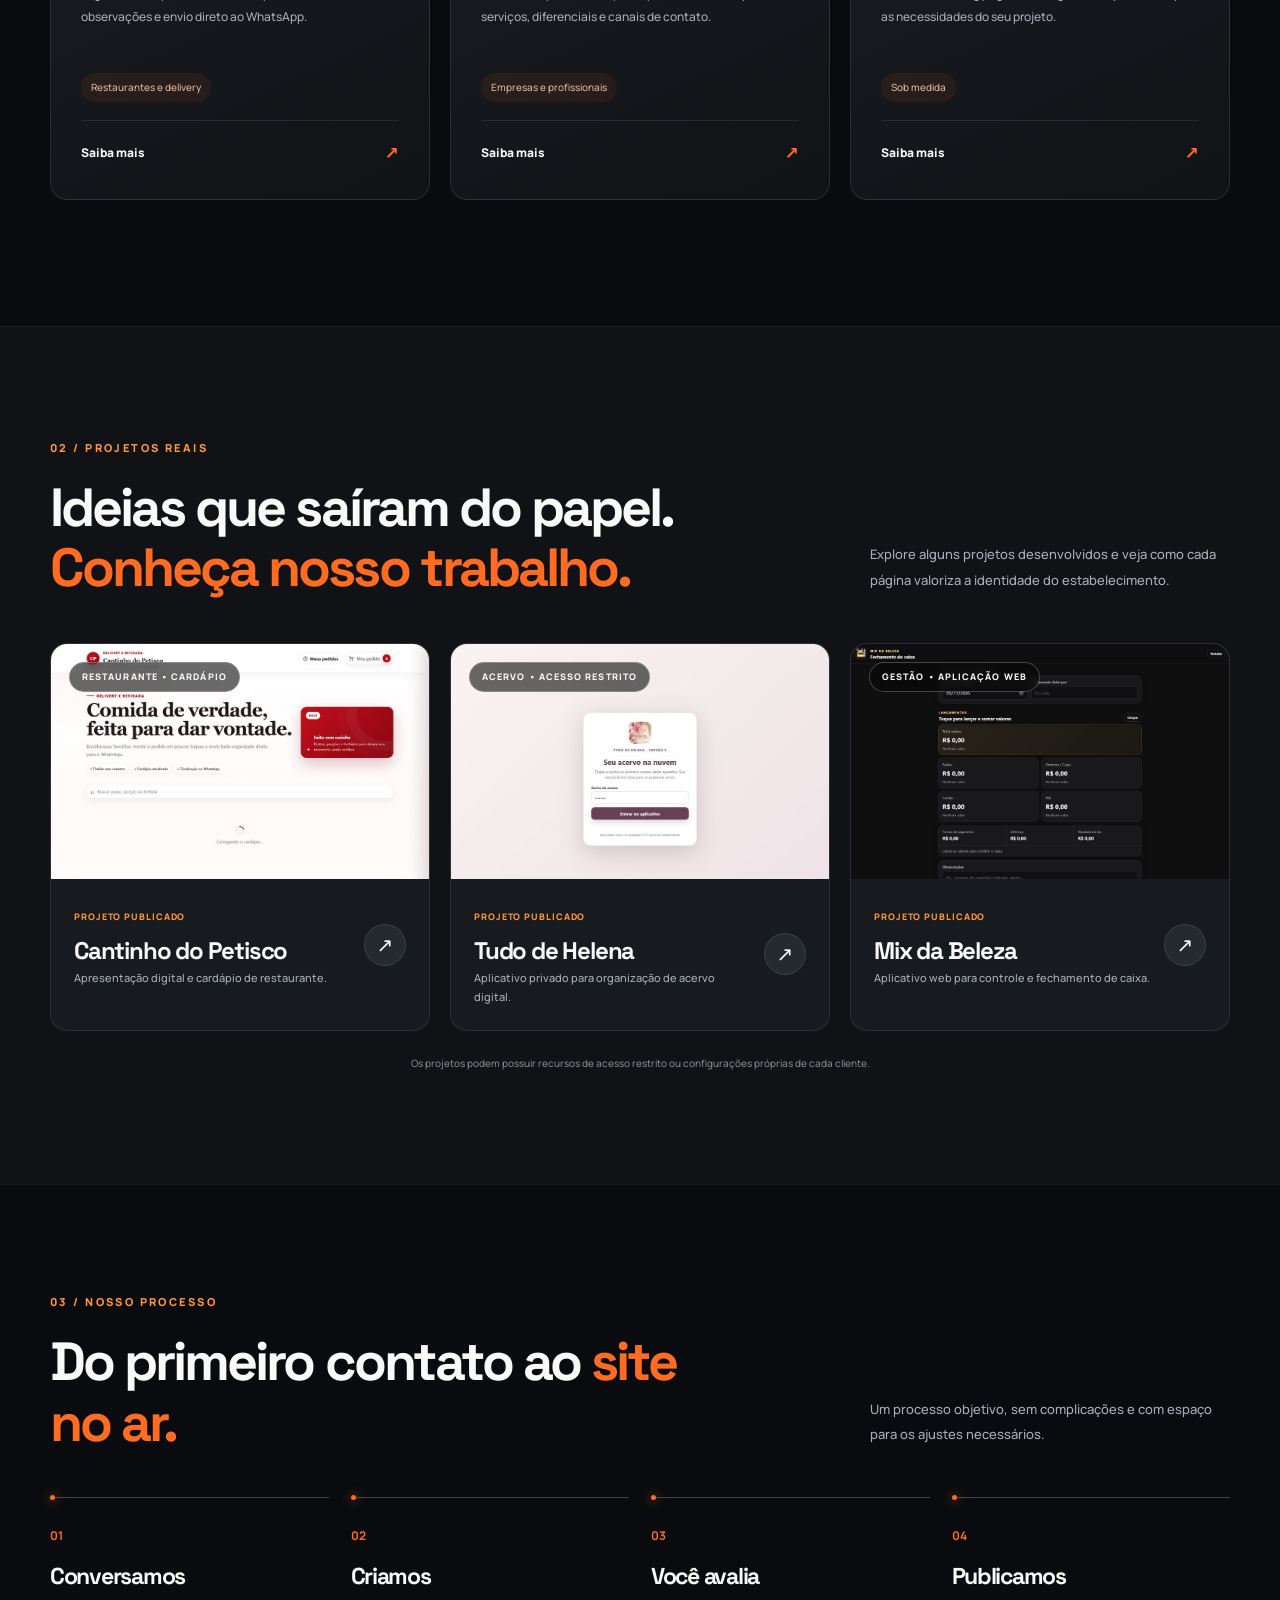
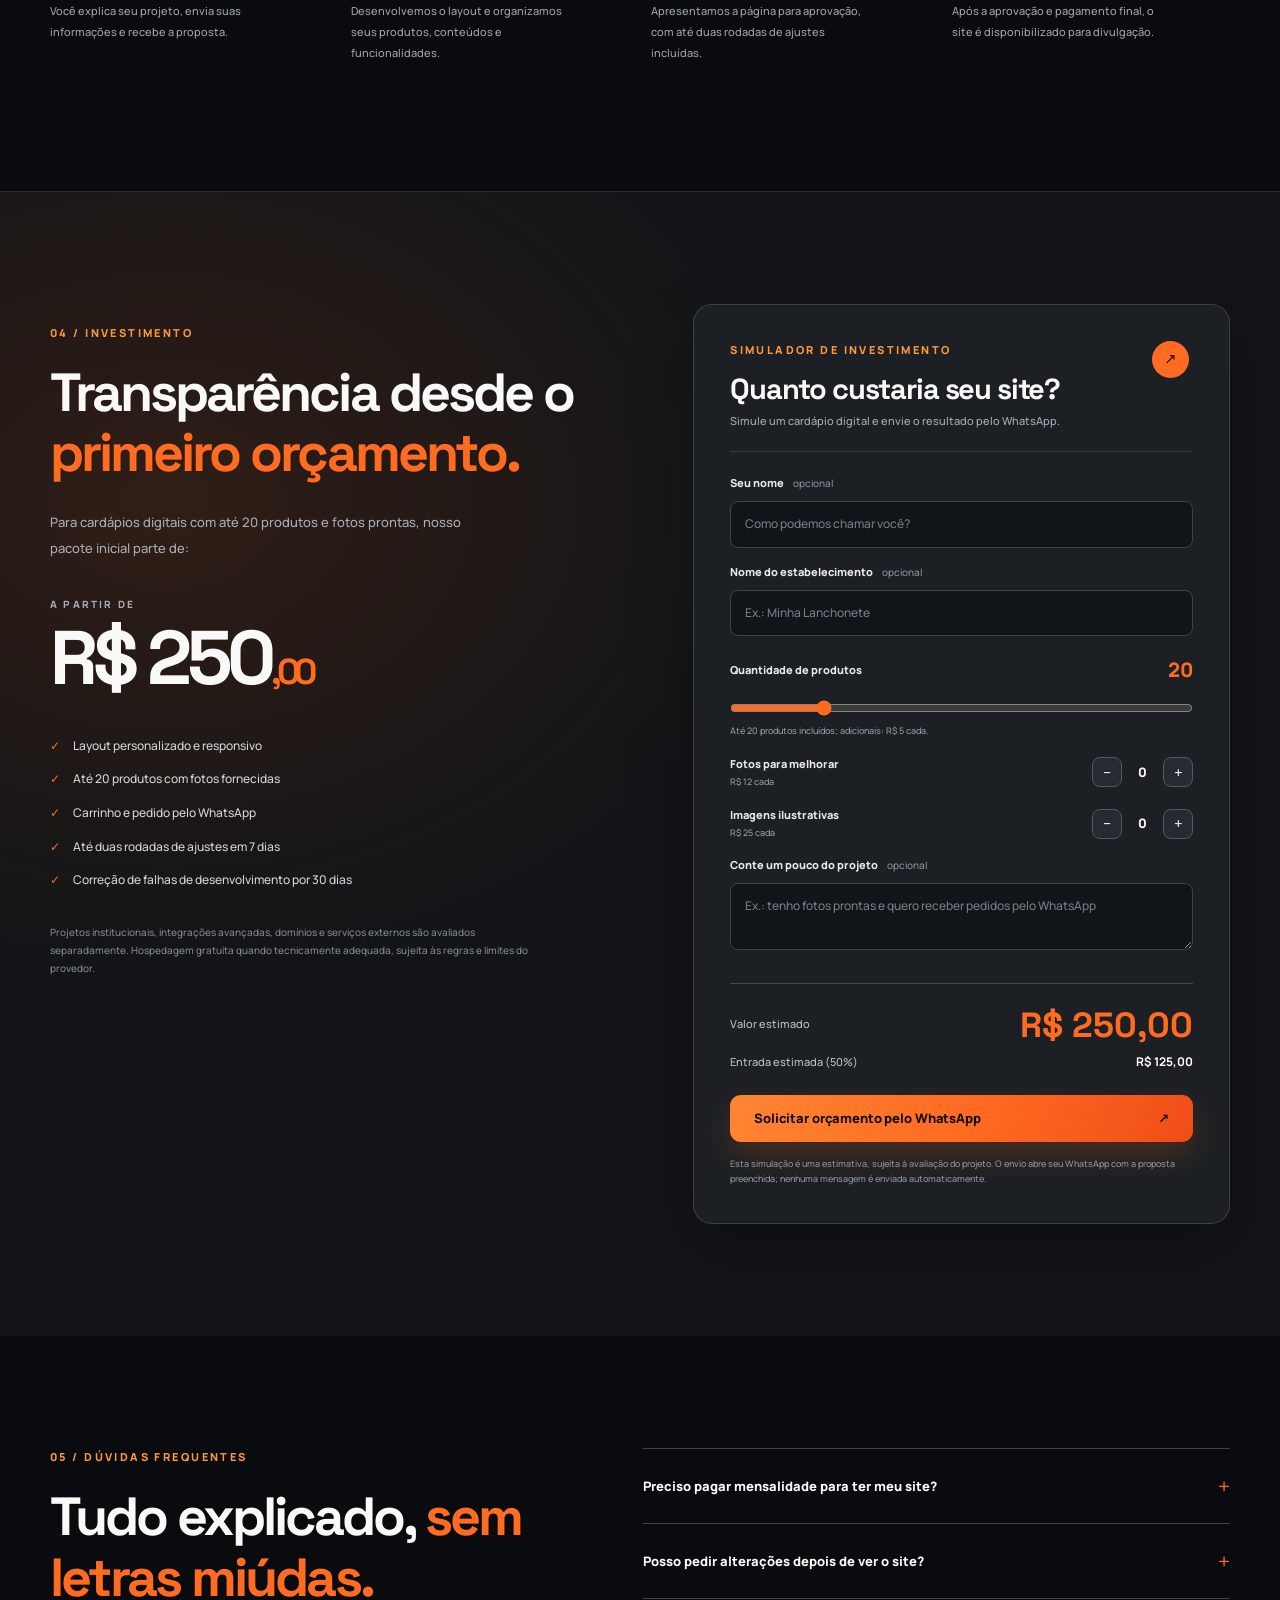
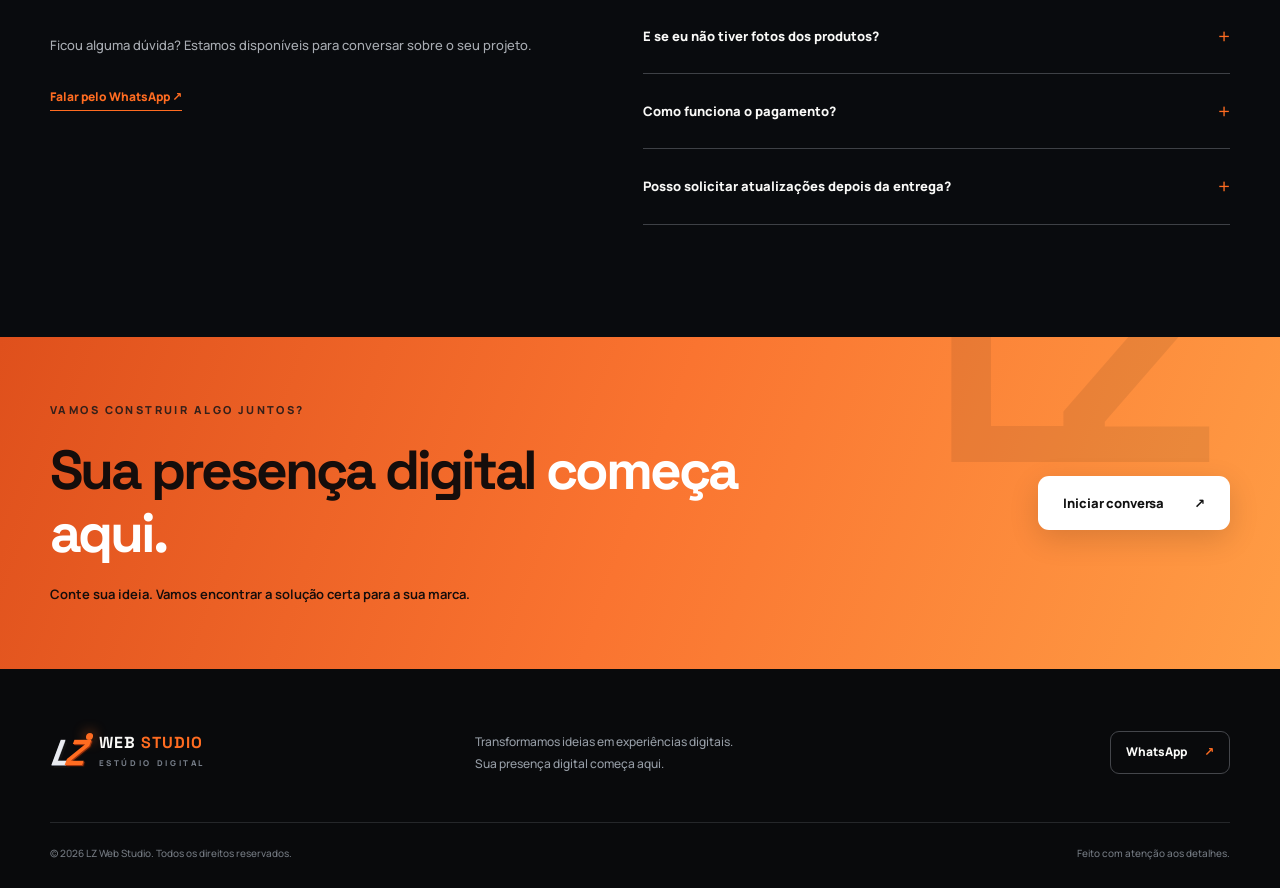
==== commit 2981cd5b: "Esclarecer projetos restritos e gestao no portfolio" ====
--- a/index.html
+++ b/index.html
@@ -102,12 +102,12 @@
             <div class="project-info"><div><span>PROJETO PUBLICADO</span><h3>Cantinho do Petisco</h3><p>Apresentação digital e cardápio de restaurante.</p></div><a class="project-link" href="https://luizemsaopaulo.github.io/cantinho-do-petisco-v3/" target="_blank" rel="noopener noreferrer" aria-label="Abrir site Cantinho do Petisco">↗</a></div>
           </article>
           <article class="project-card project-helena">
-            <div class="project-visual"><img src="assets/helena-preview.jpg" alt="Prévia do site Tudo de Helena" loading="lazy"><span class="project-type">MARCA • CATÁLOGO</span></div>
-            <div class="project-info"><div><span>PROJETO PUBLICADO</span><h3>Tudo de Helena</h3><p>Experiência digital para uma marca criativa.</p></div><a class="project-link" href="https://luizemsaopaulo.github.io/tudo-de-helena-versao2/" target="_blank" rel="noopener noreferrer" aria-label="Abrir site Tudo de Helena">↗</a></div>
+            <div class="project-visual"><img src="assets/helena-preview.jpg" alt="Prévia do site Tudo de Helena" loading="lazy"><span class="project-type">ACERVO • ACESSO RESTRITO</span></div>
+            <div class="project-info"><div><span>PROJETO PUBLICADO</span><h3>Tudo de Helena</h3><p>Aplicativo privado para organização de acervo digital.</p></div><a class="project-link" href="https://luizemsaopaulo.github.io/tudo-de-helena-versao2/" target="_blank" rel="noopener noreferrer" aria-label="Abrir site Tudo de Helena">↗</a></div>
           </article>
           <article class="project-card project-beleza">
-            <div class="project-visual"><img src="assets/beleza-preview.jpg" alt="Prévia do site Mix da Beleza" loading="lazy"><span class="project-type">VAREJO • APLICAÇÃO WEB</span></div>
-            <div class="project-info"><div><span>PROJETO PUBLICADO</span><h3>Mix da Beleza</h3><p>Solução web para organização e experiência digital.</p></div><a class="project-link" href="https://luizemsaopaulo.github.io/mix-da-beleza-pwa/" target="_blank" rel="noopener noreferrer" aria-label="Abrir site Mix da Beleza">↗</a></div>
+            <div class="project-visual"><img src="assets/beleza-preview.jpg" alt="Prévia do site Mix da Beleza" loading="lazy"><span class="project-type">GESTÃO • APLICAÇÃO WEB</span></div>
+            <div class="project-info"><div><span>PROJETO PUBLICADO</span><h3>Mix da Beleza</h3><p>Aplicativo web para controle e fechamento de caixa.</p></div><a class="project-link" href="https://luizemsaopaulo.github.io/mix-da-beleza-pwa/" target="_blank" rel="noopener noreferrer" aria-label="Abrir site Mix da Beleza">↗</a></div>
           </article>
         </div>
         <p class="portfolio-note">Os projetos podem possuir recursos de acesso restrito ou configurações próprias de cada cliente.</p>
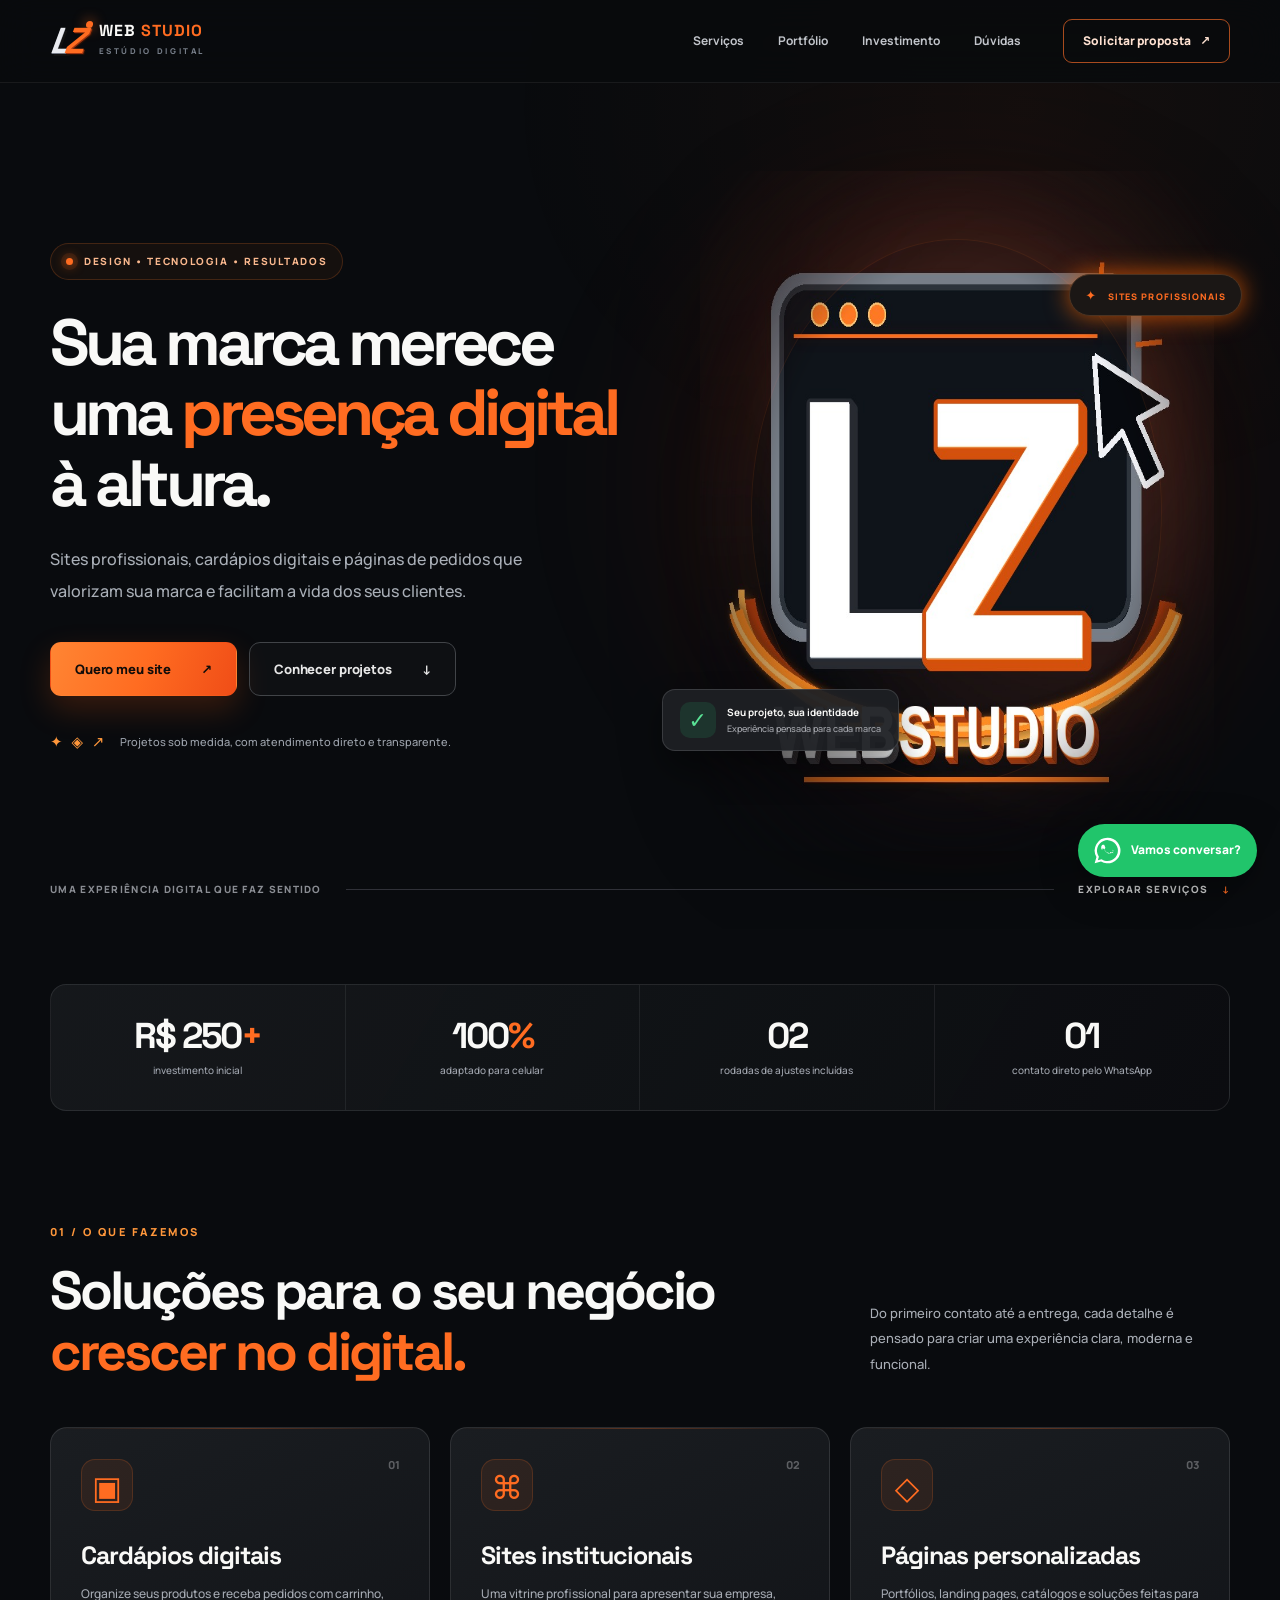
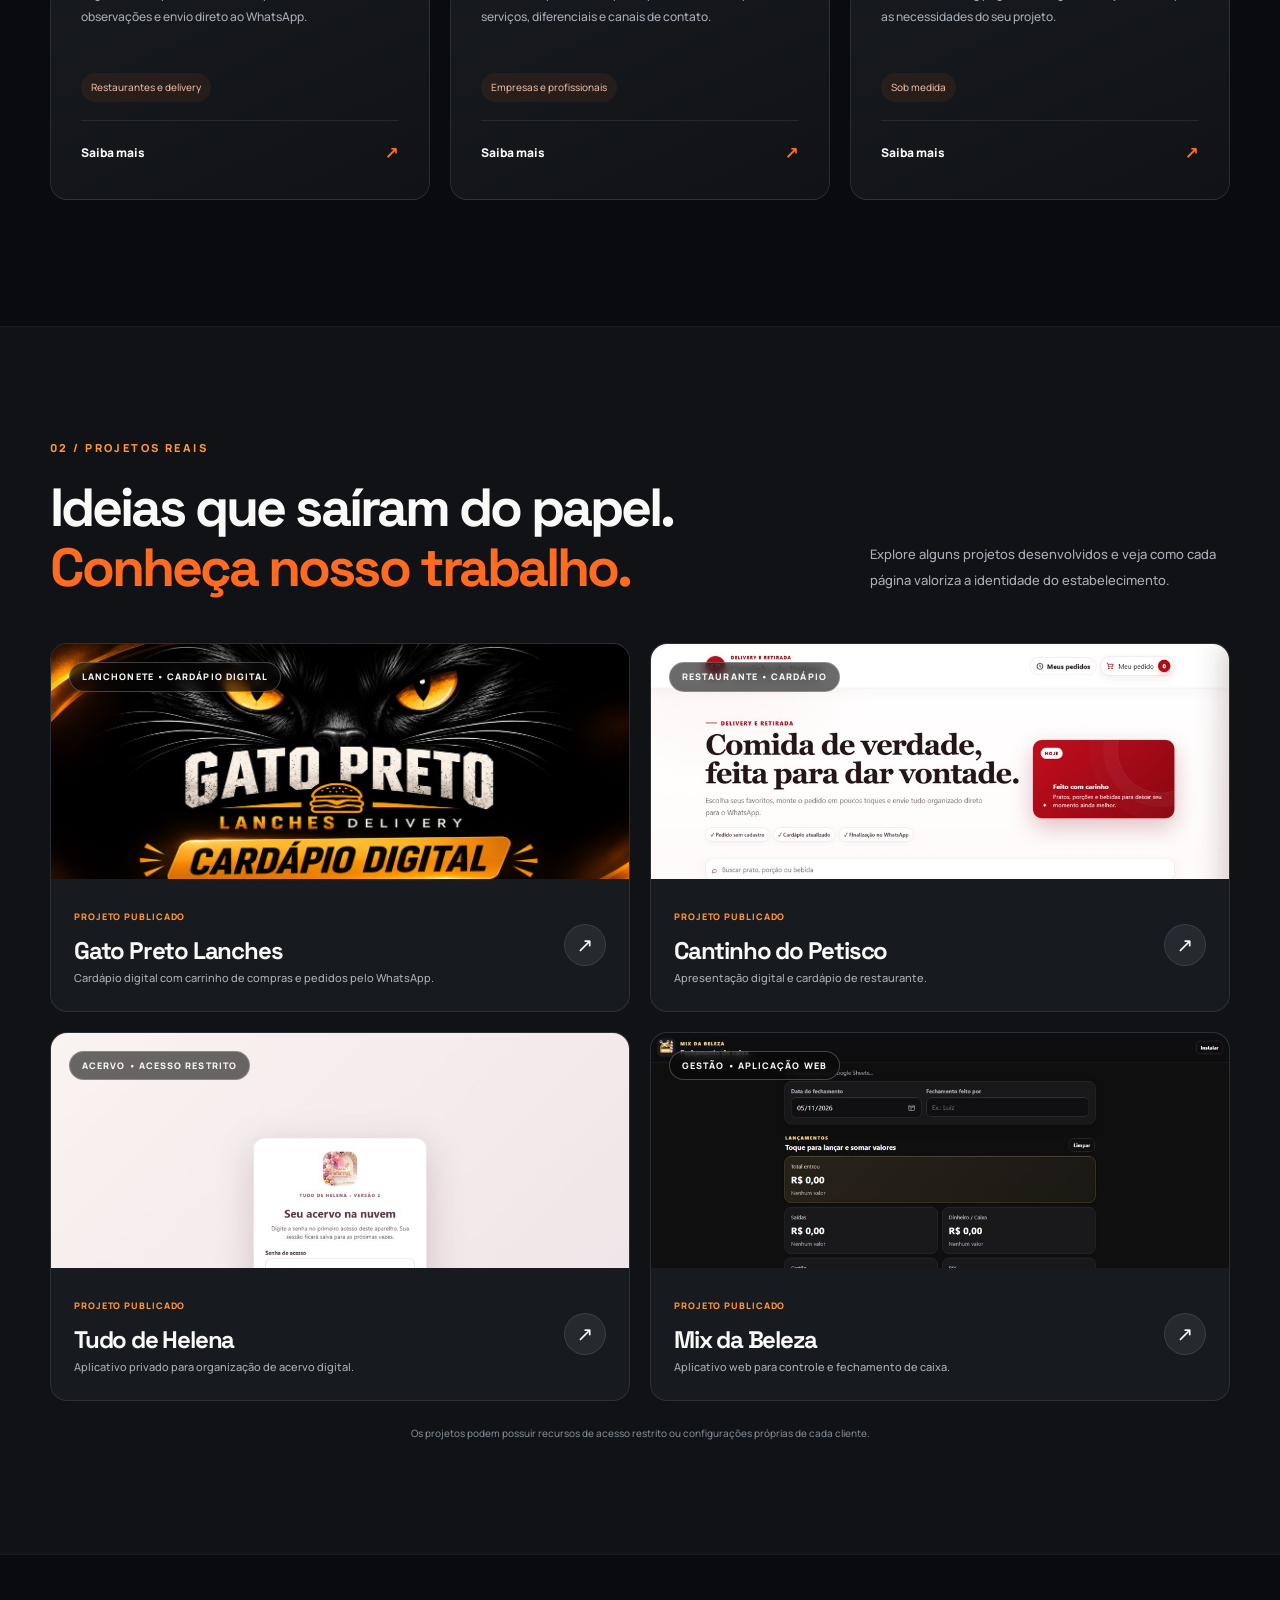
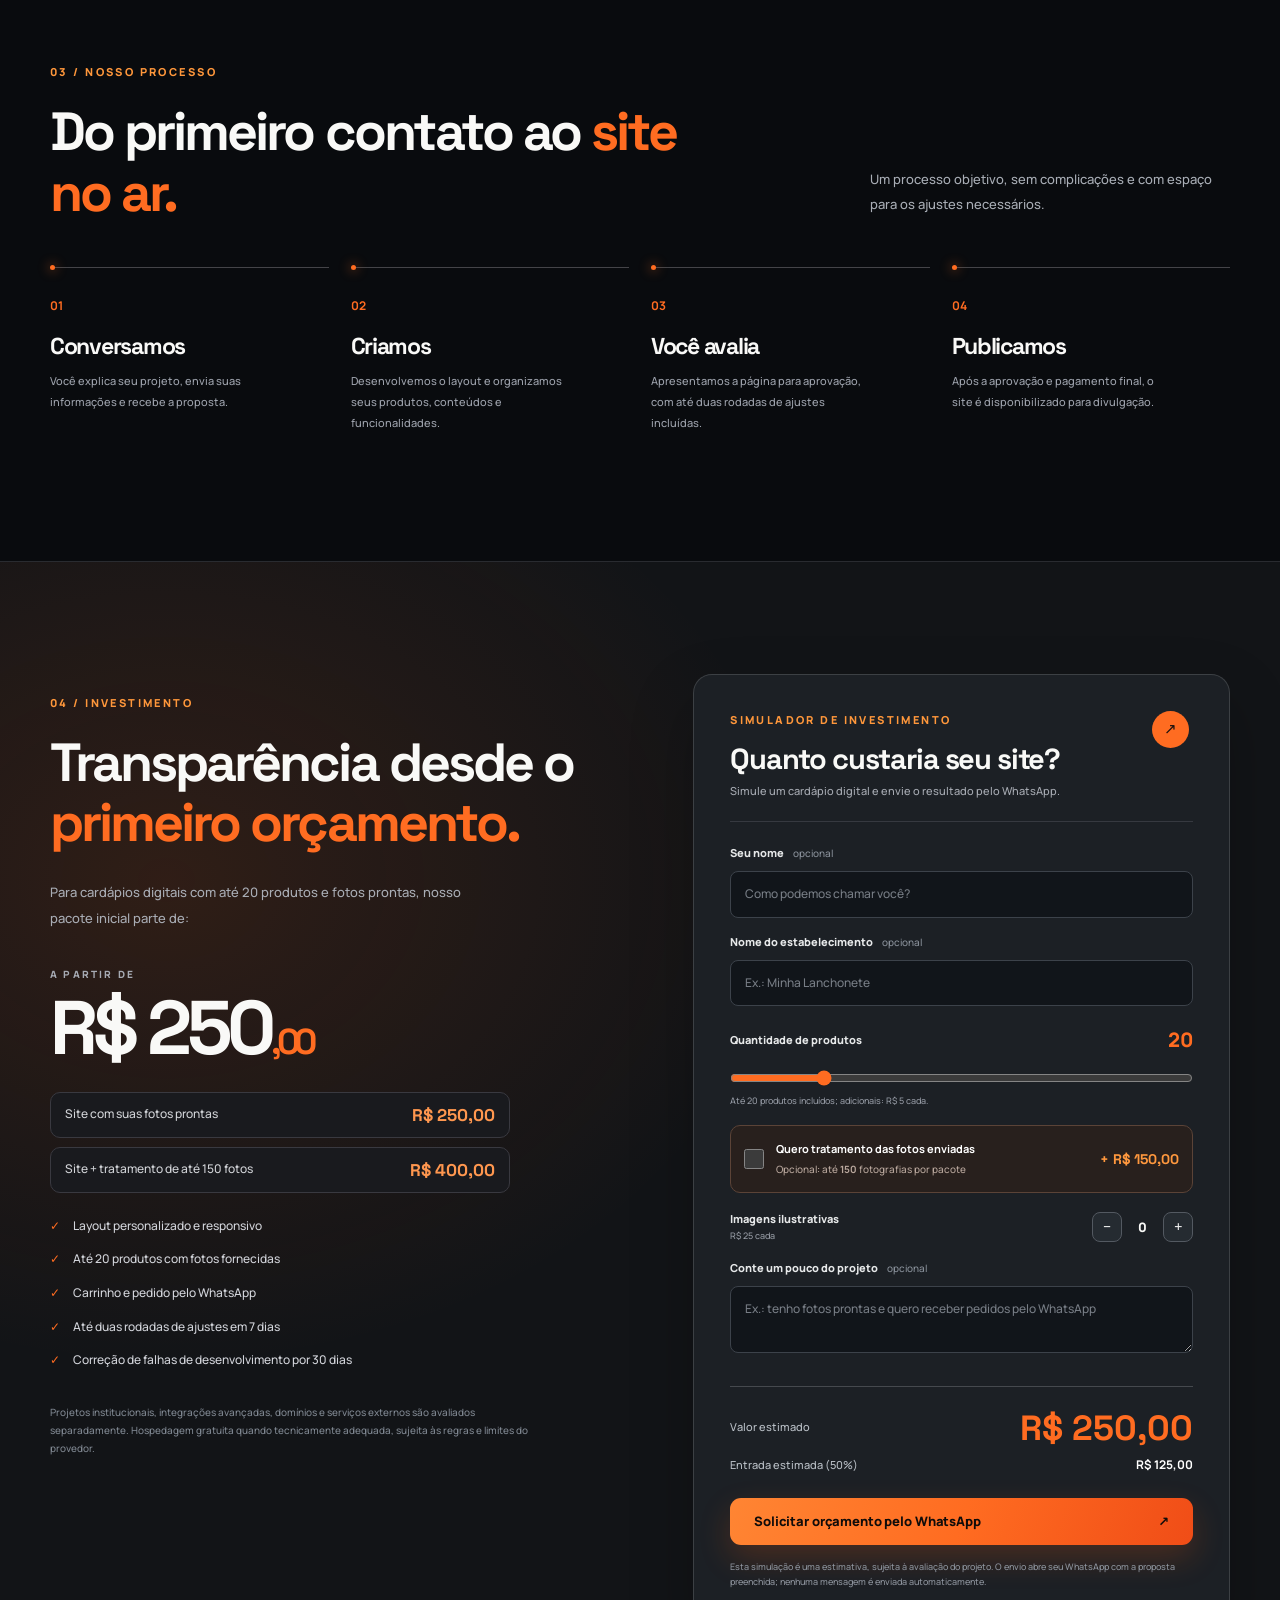
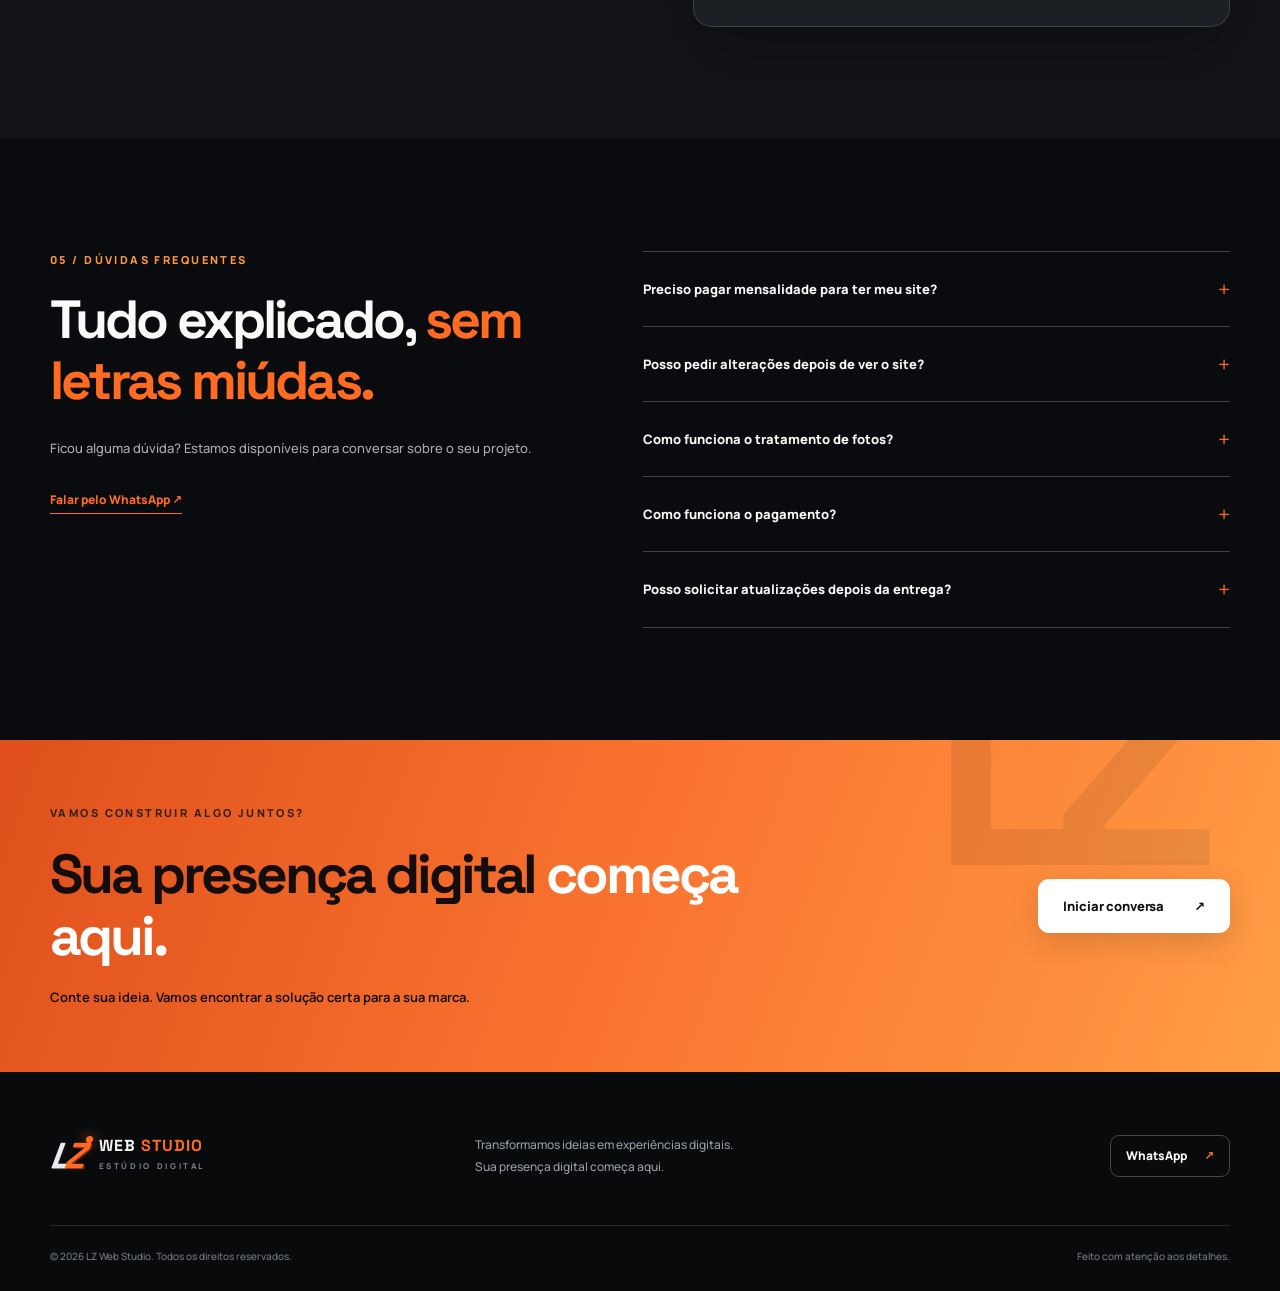
==== commit 759a1664: "Atualizar pacote de fotos e incluir Gato Preto no portfolio" ====
--- a/index.html
+++ b/index.html
@@ -13,15 +13,15 @@
   <link rel="preconnect" href="https://fonts.googleapis.com">
   <link rel="preconnect" href="https://fonts.gstatic.com" crossorigin>
   <link href="https://fonts.googleapis.com/css2?family=Manrope:wght@400;500;600;700;800&family=Space+Grotesk:wght@500;600;700&display=swap" rel="stylesheet">
-  <link rel="stylesheet" href="styles.css?v=3">
+  <link rel="stylesheet" href="styles.css?v=4">
   <meta property="og:type" content="website">
   <meta property="og:locale" content="pt_BR">
   <meta property="og:site_name" content="LZ Web Studio">
   <meta property="og:url" content="https://luizemsaopaulo.github.io/lz-web-studio/">
   <meta property="og:title" content="LZ Web Studio | Sua presença digital começa aqui">
   <meta property="og:description" content="Sites profissionais, cardápios digitais e pedidos online. Conheça nossos projetos e simule seu orçamento a partir de R$ 250.">
-  <meta property="og:image" content="https://luizemsaopaulo.github.io/lz-web-studio/assets/og-whatsapp.jpg?v=3">
-  <meta property="og:image:secure_url" content="https://luizemsaopaulo.github.io/lz-web-studio/assets/og-whatsapp.jpg?v=3">
+  <meta property="og:image" content="https://lz-web-studio-admin.pages.dev/og.jpg?v=5">
+  <meta property="og:image:secure_url" content="https://lz-web-studio-admin.pages.dev/og.jpg?v=5">
   <meta property="og:image:type" content="image/jpeg">
   <meta property="og:image:width" content="1200">
   <meta property="og:image:height" content="630">
@@ -29,7 +29,7 @@
   <meta name="twitter:card" content="summary_large_image">
   <meta name="twitter:title" content="LZ Web Studio | Sua presença digital começa aqui">
   <meta name="twitter:description" content="Criação de sites profissionais e cardápios digitais. Simule seu orçamento!">
-  <meta name="twitter:image" content="https://luizemsaopaulo.github.io/lz-web-studio/assets/og-whatsapp.jpg?v=3">
+  <meta name="twitter:image" content="https://lz-web-studio-admin.pages.dev/og.jpg?v=5">
   <script type="application/ld+json">{"@context":"https://schema.org","@type":"ProfessionalService","name":"LZ Web Studio","description":"Criação de sites, páginas de pedidos e cardápios digitais.","url":"https://luizemsaopaulo.github.io/lz-web-studio/","areaServed":"BR","availableLanguage":"Portuguese","telephone":"+55-11-94740-6124"}</script>
 </head>
 <body>
@@ -97,6 +97,10 @@
       <div class="container">
         <div class="section-heading"><div><span class="kicker">02 / PROJETOS REAIS</span><h2 id="portfolio-heading">Ideias que saíram do papel. <em>Conheça nosso trabalho.</em></h2></div><p>Explore alguns projetos desenvolvidos e veja como cada página valoriza a identidade do estabelecimento.</p></div>
         <div class="project-grid">
+          <article class="project-card project-gato">
+            <div class="project-visual"><img src="assets/gato-preto-preview.jpg" alt="Prévia oficial Gato Preto Lanches, cardápio digital" loading="lazy"><span class="project-type">LANCHONETE • CARDÁPIO DIGITAL</span></div>
+            <div class="project-info"><div><span>PROJETO PUBLICADO</span><h3>Gato Preto Lanches</h3><p>Cardápio digital com carrinho de compras e pedidos pelo WhatsApp.</p></div><a class="project-link" href="https://gato-preto-lanches.pages.dev/" target="_blank" rel="noopener noreferrer" aria-label="Abrir site Gato Preto Lanches">↗</a></div>
+          </article>
           <article class="project-card project-cantinho">
             <div class="project-visual"><img src="assets/cantinho-preview.jpg" alt="Prévia do site Cantinho do Petisco" loading="lazy"><span class="project-type">RESTAURANTE • CARDÁPIO</span></div>
             <div class="project-info"><div><span>PROJETO PUBLICADO</span><h3>Cantinho do Petisco</h3><p>Apresentação digital e cardápio de restaurante.</p></div><a class="project-link" href="https://luizemsaopaulo.github.io/cantinho-do-petisco-v3/" target="_blank" rel="noopener noreferrer" aria-label="Abrir site Cantinho do Petisco">↗</a></div>
@@ -123,13 +127,13 @@
     <section class="section pricing" id="precos" aria-labelledby="precos-heading">
       <div class="container">
         <div class="pricing-grid">
-          <div class="pricing-intro"><span class="kicker">04 / INVESTIMENTO</span><h2 id="precos-heading">Transparência desde o <em>primeiro orçamento.</em></h2><p>Para cardápios digitais com até 20 produtos e fotos prontas, nosso pacote inicial parte de:</p><div class="price-display"><small>A PARTIR DE</small><strong>R$ 250<span>,00</span></strong></div><ul class="tick-list"><li>Layout personalizado e responsivo</li><li>Até 20 produtos com fotos fornecidas</li><li>Carrinho e pedido pelo WhatsApp</li><li>Até duas rodadas de ajustes em 7 dias</li><li>Correção de falhas de desenvolvimento por 30 dias</li></ul><p class="fineprint">Projetos institucionais, integrações avançadas, domínios e serviços externos são avaliados separadamente. Hospedagem gratuita quando tecnicamente adequada, sujeita às regras e limites do provedor.</p></div>
+          <div class="pricing-intro"><span class="kicker">04 / INVESTIMENTO</span><h2 id="precos-heading">Transparência desde o <em>primeiro orçamento.</em></h2><p>Para cardápios digitais com até 20 produtos e fotos prontas, nosso pacote inicial parte de:</p><div class="price-display"><small>A PARTIR DE</small><strong>R$ 250<span>,00</span></strong></div><div class="photo-options"><div class="photo-option-basic"><span>Site com suas fotos prontas</span><strong>R$ 250,00</strong></div><div class="photo-option-edit"><span>Site + tratamento de até 150 fotos</span><strong>R$ 400,00</strong></div></div><ul class="tick-list"><li>Layout personalizado e responsivo</li><li>Até 20 produtos com fotos fornecidas</li><li>Carrinho e pedido pelo WhatsApp</li><li>Até duas rodadas de ajustes em 7 dias</li><li>Correção de falhas de desenvolvimento por 30 dias</li></ul><p class="fineprint">Projetos institucionais, integrações avançadas, domínios e serviços externos são avaliados separadamente. Hospedagem gratuita quando tecnicamente adequada, sujeita às regras e limites do provedor.</p></div>
           <form class="quote" id="orcamento" autocomplete="on">
             <div class="quote-top"><span class="kicker">SIMULADOR DE INVESTIMENTO</span><span class="quote-icon">↗</span><h3>Quanto custaria seu site?</h3><p>Simule um cardápio digital e envie o resultado pelo WhatsApp.</p></div>
             <label for="client-name">Seu nome <span>opcional</span></label><input id="client-name" type="text" maxlength="70" placeholder="Como podemos chamar você?">
             <label for="business-name">Nome do estabelecimento <span>opcional</span></label><input id="business-name" type="text" maxlength="100" placeholder="Ex.: Minha Lanchonete">
             <div class="counter-line"><label for="products">Quantidade de produtos</label><output for="products" id="products-value">20</output></div><input id="products" type="range" min="1" max="100" value="20" step="1" aria-label="Quantidade de produtos"><p class="range-note">Até 20 produtos incluídos; adicionais: R$ 5 cada.</p>
-            <div class="counter-line"><label for="editphotos">Fotos para melhorar <small>R$ 12 cada</small></label><div class="counter"><button type="button" data-counter="editphotos" data-step="-1" aria-label="Diminuir fotos a melhorar">−</button><output id="editphotos-value" for="editphotos">0</output><button type="button" data-counter="editphotos" data-step="1" aria-label="Aumentar fotos a melhorar">+</button></div></div><input id="editphotos" type="hidden" value="0">
+            <label class="photo-package-choice" for="editphotos"><input id="editphotos" type="checkbox"><span><strong>Quero tratamento das fotos enviadas</strong><small>Opcional: até <b id="photo-package-limit">150</b> fotografias por pacote</small></span><b id="photo-package-price">+ R$ 150,00</b></label>
             <div class="counter-line"><label for="createphotos">Imagens ilustrativas <small>R$ 25 cada</small></label><div class="counter"><button type="button" data-counter="createphotos" data-step="-1" aria-label="Diminuir imagens ilustrativas">−</button><output id="createphotos-value" for="createphotos">0</output><button type="button" data-counter="createphotos" data-step="1" aria-label="Aumentar imagens ilustrativas">+</button></div></div><input id="createphotos" type="hidden" value="0">
             <label for="details">Conte um pouco do projeto <span>opcional</span></label><textarea id="details" rows="2" maxlength="700" placeholder="Ex.: tenho fotos prontas e quero receber pedidos pelo WhatsApp"></textarea>
             <div class="price-summary"><div><span>Valor estimado</span><strong id="quote-total">R$ 250,00</strong></div><div class="quote-detail"><span>Entrada estimada (50%)</span><b id="quote-entry">R$ 125,00</b></div></div>
@@ -144,7 +148,7 @@
       <div class="container faq-grid"><div><span class="kicker">05 / DÚVIDAS FREQUENTES</span><h2 id="faq-heading">Tudo explicado, <em>sem letras miúdas.</em></h2><p>Ficou alguma dúvida? Estamos disponíveis para conversar sobre o seu projeto.</p><a href="https://wa.me/5511947406124?text=Ol%C3%A1%21%20Gostaria%20de%20saber%20mais%20sobre%20os%20sites%20da%20LZ%20Web%20Studio." class="text-link" target="_blank" rel="noopener noreferrer">Falar pelo WhatsApp ↗</a></div><div class="faq-items">
       <details><summary>Preciso pagar mensalidade para ter meu site?<span>+</span></summary><p>Não necessariamente. Podemos utilizar hospedagem gratuita compatível com o projeto. Domínio próprio e determinados serviços adicionais podem gerar custos externos. Manutenção é opcional.</p></details>
       <details><summary>Posso pedir alterações depois de ver o site?<span>+</span></summary><p>Sim. Estão incluídas até duas rodadas de alterações, solicitadas dentro de sete dias após a apresentação da versão para avaliação. Uma rodada pode reunir várias correções solicitadas juntas.</p></details>
-      <details><summary>E se eu não tiver fotos dos produtos?<span>+</span></summary><p>Podemos apresentar produtos sem foto ou criar imagens ilustrativas opcionais. O orçamento considera R$ 25 por imagem criada e R$ 12 por foto existente tratada. Imagens ilustrativas devem ser identificadas quando não representarem o produto real.</p></details>
+      <details><summary>Como funciona o tratamento de fotos?<span>+</span></summary><p>Se você já tiver fotos prontas, elas serão utilizadas sem acréscimo de edição. Para melhorar as fotos fornecidas, oferecemos um pacote opcional de R$ 150,00 para até 150 fotografias. Site com fotos prontas: a partir de R$ 250,00; com tratamento: a partir de R$ 400,00. Criação de imagens ilustrativas para produtos sem fotos é um serviço à parte.</p></details>
       <details><summary>Como funciona o pagamento?<span>+</span></summary><p>Para projetos do pacote inicial: 50% na contratação e os outros 50% após aprovação, antes da publicação. Projetos personalizados podem ter condições definidas em proposta.</p></details>
       <details><summary>Posso solicitar atualizações depois da entrega?<span>+</span></summary><p>Sim. Alterações posteriores são orçadas separadamente; há opção de manutenção por R$ 50/mês para até quatro solicitações simples. Correções de falhas de desenvolvimento têm cobertura de 30 dias.</p></details>
     </div></div>
@@ -156,6 +160,7 @@
   <footer class="footer"><div class="container"><div class="footer-main"><a class="brand" href="#topo" aria-label="Voltar ao início"><span class="brand-mark">L<span>Z</span><i class="brand-dot"></i></span><span class="brand-name">WEB <b>STUDIO</b><small>ESTÚDIO DIGITAL</small></span></a><p>Transformamos ideias em experiências digitais. <br>Sua presença digital começa aqui.</p><a href="https://wa.me/5511947406124" target="_blank" rel="noopener noreferrer">WhatsApp <span>↗</span></a></div><div class="footer-bottom"><span>© <span id="year">2026</span> LZ Web Studio. Todos os direitos reservados.</span><span>Feito com atenção aos detalhes.</span></div></div></footer>
 
   <a class="floating-whatsapp" href="https://wa.me/5511947406124?text=Ol%C3%A1%2C%20LZ%20Web%20Studio%21%20Quero%20um%20or%C3%A7amento%20para%20um%20site." target="_blank" rel="noopener noreferrer" aria-label="Falar com LZ Web Studio pelo WhatsApp"><svg viewBox="0 0 32 32" aria-hidden="true"><path fill="currentColor" d="M16 .8A15.2 15.2 0 0 0 2.9 23.7L.8 31l7.5-2A15.2 15.2 0 1 0 16 .8Zm0 27.7c-2.3 0-4.5-.6-6.5-1.8l-.5-.3-4.4 1.2 1.2-4.3-.3-.5A12.4 12.4 0 1 1 16 28.5Zm6.8-9.3c-.4-.2-2.2-1.1-2.6-1.2-.3-.1-.6-.2-.8.2s-1 1.2-1.2 1.4-.5.3-.9.1a10.3 10.3 0 0 1-3-1.9 11.3 11.3 0 0 1-2.1-2.6c-.2-.4 0-.6.2-.8l.6-.7c.2-.2.2-.4.4-.6.1-.2 0-.5 0-.7s-.8-2-1.1-2.7c-.3-.7-.6-.6-.8-.6h-.7c-.2 0-.7.1-1 .5s-1.3 1.3-1.3 3.1 1.4 3.6 1.6 1.1 3.7 3.9 5.8 4.7c.8.3 1.5.5 2 .6.8.3 1.6.2 2.2.1.7-.1 2.2-.9 2.5-1.8.3-.9.3-1.7.2-1.8-.1-.2-.4-.3-.8-.5Z"/></svg><span class="floating-label">Vamos conversar?</span></a>
-  <script src="app.js?v=3" defer></script>
+  <script src="cms.js?v=2" defer></script>
+  <script src="app.js?v=5" defer></script>
 </body>
 </html>
--- a/styles.css
+++ b/styles.css
@@ -177,7 +177,14 @@
 .floating-whatsapp svg{width:27px;height:27px}
 .floating-label{font-size:12px;font-weight:800}
 a:focus-visible,button:focus-visible,input:focus-visible,summary:focus-visible{outline:2px solid #ffa05a;outline-offset:3px}
+.photo-options{display:grid;gap:9px;margin:-14px 0 23px;max-width:460px}.photo-options>div{display:flex;justify-content:space-between;align-items:center;gap:15px;padding:11px 14px;border:1px solid #393940;border-radius:10px;background:#191a1e;font-size:12px}.photo-options span{color:#d2d4d8}.photo-options strong{white-space:nowrap;color:#ff974f;font:700 17px "Space Grotesk",sans-serif}.photo-package-choice{display:flex!important;align-items:center;gap:12px;padding:15px 13px;margin:17px 0!important;border:1px solid #5b4337;border-radius:10px;background:#28201d;cursor:pointer}.photo-package-choice input{appearance:auto;accent-color:#ff842e;flex:0 0 auto;width:20px;height:20px;margin:0}.quote label.photo-package-choice span{flex:1;min-width:0;margin-left:0;font-size:inherit}.photo-package-choice strong{display:block;color:#fff;font-size:11px;line-height:1.5}.photo-package-choice small{display:block;margin:4px 0 0;color:#b9a79d;font-size:10px;line-height:1.5}.photo-package-choice>b{color:#ff983e;white-space:nowrap;font:700 14px "Space Grotesk",sans-serif}.photo-package-choice:has(input:checked){border-color:#ff8d36;background:#33231b}@media(max-width:580px){.photo-options>div{font-size:10px}.photo-options strong{font-size:15px}.photo-package-choice{gap:9px;padding:12px 9px}.photo-package-choice strong{font-size:10px}.photo-package-choice>b{font-size:12px}}
 @media(max-width:1040px){.nav{gap:17px}.nav-links{gap:16px}.hero-grid{gap:0}.hero h1{font-size:57px}.hero-mini-card{left:0}.pricing-grid{gap:4%}.section-heading{gap:25px}}
 @media(max-width:820px){.nav-cta{margin-left:auto}.nav-links{display:none;position:absolute;top:81px;left:0;right:0;padding:12px 25px 24px;background:#131518;border-bottom:1px solid #3a3c42;flex-direction:column;align-items:stretch}.nav-links.is-open{display:flex}.nav-links a{padding:13px 6px;font-size:14px}.menu-toggle{display:block;order:3}.hero-grid{grid-template-columns:1fr;min-height:initial}.hero{padding-top:65px}.hero-copy{padding-bottom:10px}.hero h1{max-width:730px}.hero-art{min-height:480px}.hero-img-wrap{width:75%;max-width:470px}.hero-mini-card{left:8%}.hero-float{right:7%}.numbers{margin-top:25px}.section-heading{flex-direction:column;align-items:start}.section-heading>p{max-width:700px}.service-grid,.project-grid{grid-template-columns:repeat(2,1fr)}.service-grid .service-card:last-child,.project-grid .project-card:last-child{grid-column:1/-1;max-width:480px}.step-grid{grid-template-columns:repeat(2,1fr)}.pricing-grid,.faq-grid{grid-template-columns:1fr;gap:32px}.pricing-intro{padding:0}.price-display{margin:20px 0}.quote{max-width:630px;width:100%;margin:0 auto}}
 @media(max-width:580px){.container{width:min(calc(100% - 36px),var(--container))}.section{padding:75px 0}.nav{height:73px}.brand-mark{font-size:31px}.brand-name{font-size:13px}.brand-name small{font-size:7px}.nav-cta{display:none}.nav-links{top:72px}.hero{padding-top:47px}.eyebrow{font-size:9px;letter-spacing:.11em;padding:8px 11px}.hero h1{font-size:clamp(40px,11.5vw,59px);margin-bottom:19px}.hero-copy>p{font-size:13px;line-height:1.85}.hero-actions{gap:9px}.btn{padding:14px 16px;gap:14px;font-size:11px}.hero-proof{margin-top:26px}.hero-art{min-height:360px}.hero-halo{width:340px;height:340px}.hero-img-wrap{width:95%;max-width:360px}.hero-mini-card{bottom:38px;left:2%;padding:9px}.hero-mini-card small{max-width:170px}.hero-float{top:44px;right:0;padding:7px;font-size:9px}.hero-float span{font-size:8px}.hero-bottom{padding-top:6px;font-size:8px;letter-spacing:0;gap:8px}.hero-bottom .line{display:none}.numbers{grid-template-columns:repeat(2,1fr);margin-top:36px}.number{padding:19px 8px;border-bottom:1px solid #313135}.number:nth-child(2){border-right:0}.number:nth-child(n+3){border-bottom:0}.number strong{font-size:31px}.number>span{font-size:9px}.section-heading{margin-bottom:29px}.section-heading h2,.pricing h2,.faq h2{font-size:38px}.section-heading>p{font-size:12px}.service-grid,.project-grid{grid-template-columns:1fr}.service-grid .service-card:last-child,.project-grid .project-card:last-child{grid-column:auto;max-width:none}.service-card{min-height:0}.project-visual{height:215px}.step-grid{grid-template-columns:repeat(2,1fr);gap:17px}.step-grid h3{font-size:21px}.step-grid p{font-size:10px}.quote{padding:25px 20px}.quote h3{font-size:24px}.price-display strong{font-size:66px}.faq-grid{gap:28px}.final-inner{flex-direction:column;align-items:start}.final-cta h2{font-size:42px}.footer-main{grid-template-columns:1fr;gap:18px}.footer-main>a:last-child{justify-self:start}.footer-bottom{flex-direction:column;align-items:start}.floating-whatsapp{right:13px;bottom:14px;padding:13px;box-shadow:0 8px 27px #0009}.floating-label{display:none}}
 @media(prefers-reduced-motion:reduce){html{scroll-behavior:auto}.hero-img-wrap{animation:none}*,*:before,*:after{transition-duration:.01ms!important;animation-duration:.01ms!important}}
+
+/* Portfólio com quatro projetos: duas colunas no desktop e uma no celular. */
+.project-grid{grid-template-columns:repeat(2,minmax(0,1fr))}
+.project-gato .project-visual{background:radial-gradient(circle at 55% 40%,#7c4b16,#29190e 64%,#15120d)}
+@media(max-width:820px){.project-grid .project-card:last-child{grid-column:auto;max-width:none}}
+@media(max-width:580px){.project-grid{grid-template-columns:1fr}}
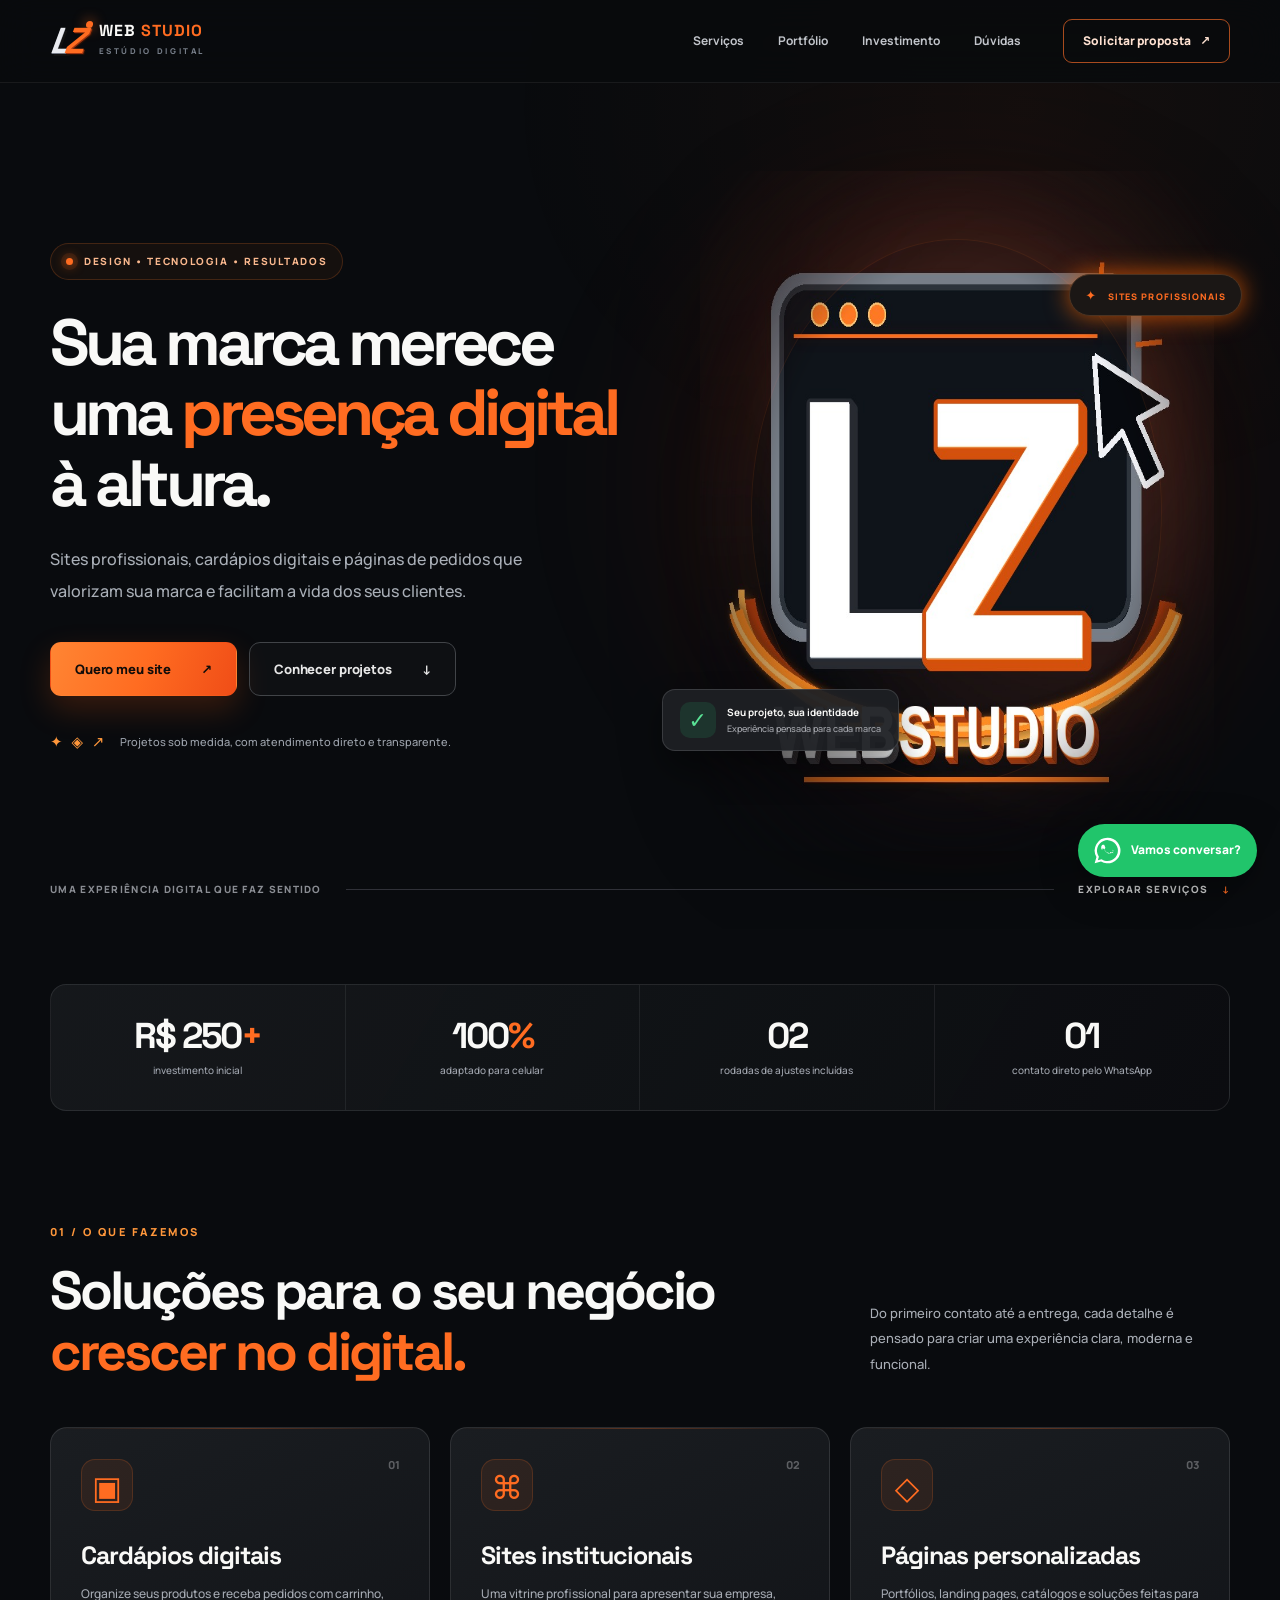
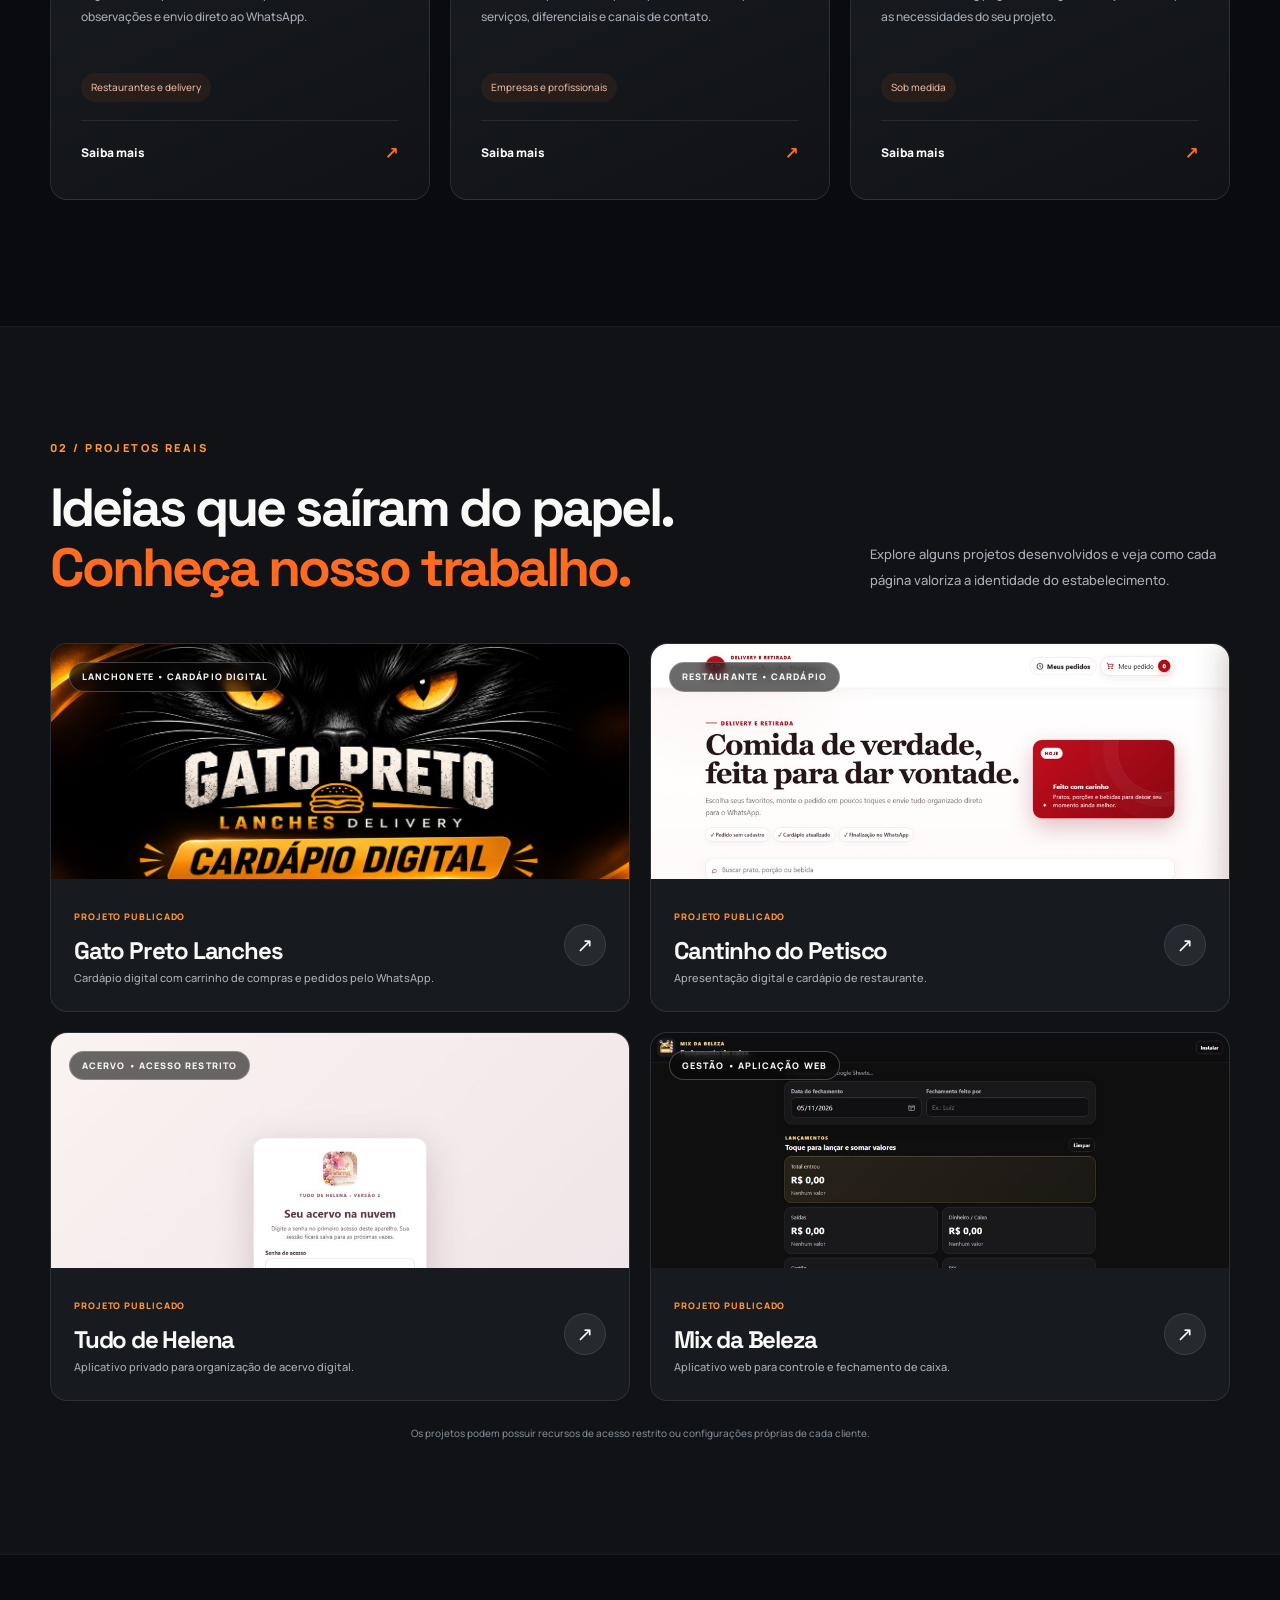
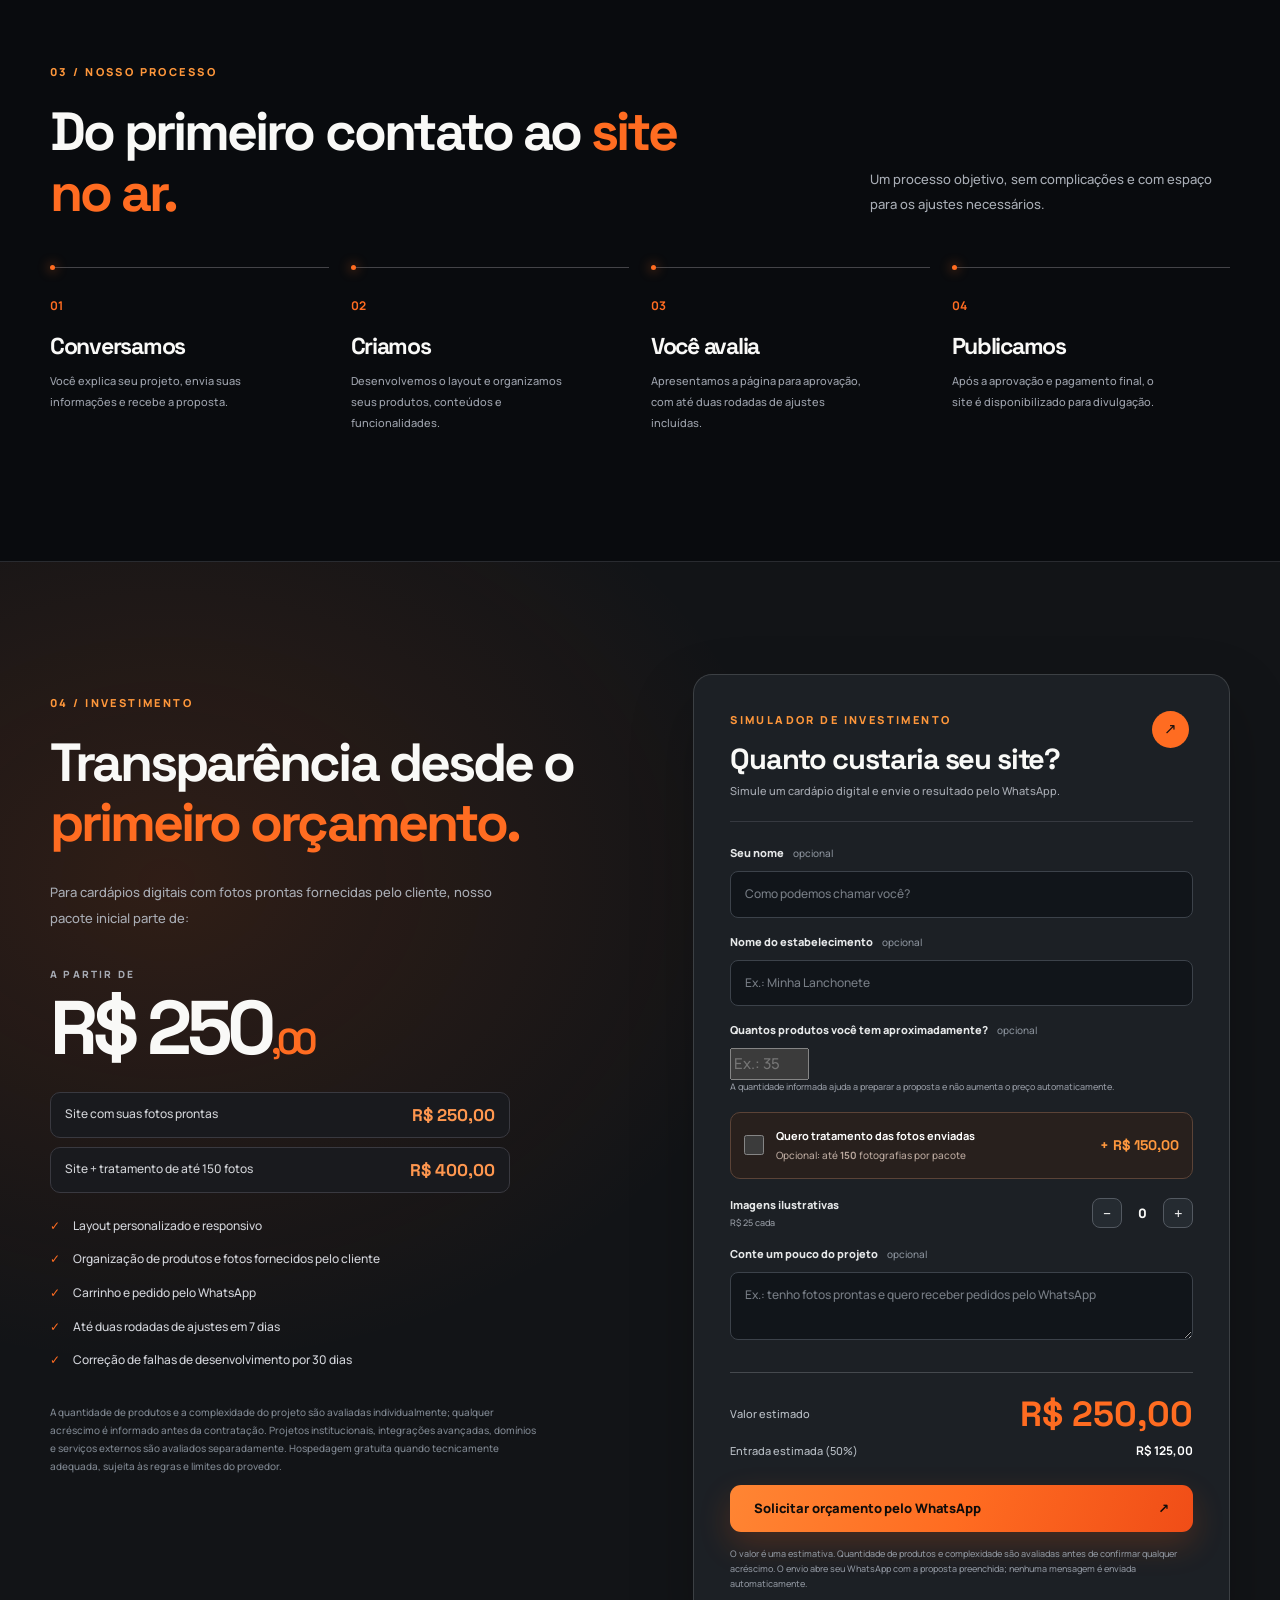
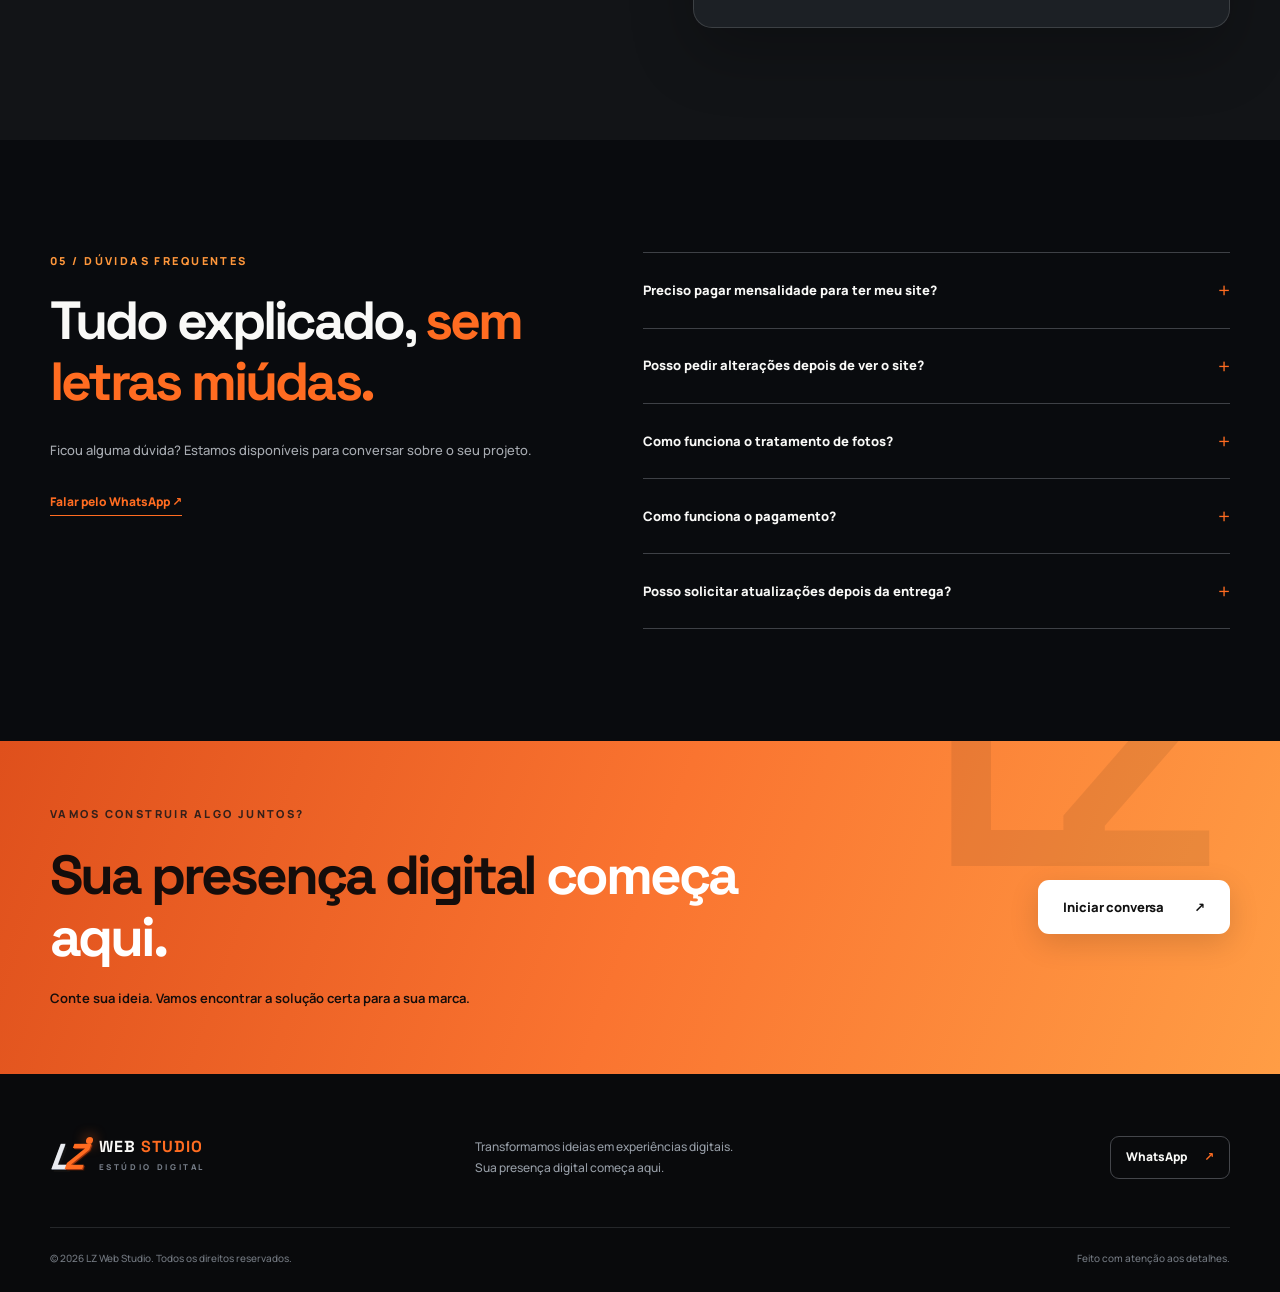
==== commit 43748c38: "Orcamento: estimativa opcional de produtos sem taxa automatica" ====
--- a/index.html
+++ b/index.html
@@ -13,7 +13,7 @@
   <link rel="preconnect" href="https://fonts.googleapis.com">
   <link rel="preconnect" href="https://fonts.gstatic.com" crossorigin>
   <link href="https://fonts.googleapis.com/css2?family=Manrope:wght@400;500;600;700;800&family=Space+Grotesk:wght@500;600;700&display=swap" rel="stylesheet">
-  <link rel="stylesheet" href="styles.css?v=4">
+  <link rel="stylesheet" href="styles.css?v=5">
   <meta property="og:type" content="website">
   <meta property="og:locale" content="pt_BR">
   <meta property="og:site_name" content="LZ Web Studio">
@@ -127,18 +127,18 @@
     <section class="section pricing" id="precos" aria-labelledby="precos-heading">
       <div class="container">
         <div class="pricing-grid">
-          <div class="pricing-intro"><span class="kicker">04 / INVESTIMENTO</span><h2 id="precos-heading">Transparência desde o <em>primeiro orçamento.</em></h2><p>Para cardápios digitais com até 20 produtos e fotos prontas, nosso pacote inicial parte de:</p><div class="price-display"><small>A PARTIR DE</small><strong>R$ 250<span>,00</span></strong></div><div class="photo-options"><div class="photo-option-basic"><span>Site com suas fotos prontas</span><strong>R$ 250,00</strong></div><div class="photo-option-edit"><span>Site + tratamento de até 150 fotos</span><strong>R$ 400,00</strong></div></div><ul class="tick-list"><li>Layout personalizado e responsivo</li><li>Até 20 produtos com fotos fornecidas</li><li>Carrinho e pedido pelo WhatsApp</li><li>Até duas rodadas de ajustes em 7 dias</li><li>Correção de falhas de desenvolvimento por 30 dias</li></ul><p class="fineprint">Projetos institucionais, integrações avançadas, domínios e serviços externos são avaliados separadamente. Hospedagem gratuita quando tecnicamente adequada, sujeita às regras e limites do provedor.</p></div>
+          <div class="pricing-intro"><span class="kicker">04 / INVESTIMENTO</span><h2 id="precos-heading">Transparência desde o <em>primeiro orçamento.</em></h2><p>Para cardápios digitais com fotos prontas fornecidas pelo cliente, nosso pacote inicial parte de:</p><div class="price-display"><small>A PARTIR DE</small><strong>R$ 250<span>,00</span></strong></div><div class="photo-options"><div class="photo-option-basic"><span>Site com suas fotos prontas</span><strong>R$ 250,00</strong></div><div class="photo-option-edit"><span>Site + tratamento de até 150 fotos</span><strong>R$ 400,00</strong></div></div><ul class="tick-list"><li>Layout personalizado e responsivo</li><li>Organização de produtos e fotos fornecidos pelo cliente</li><li>Carrinho e pedido pelo WhatsApp</li><li>Até duas rodadas de ajustes em 7 dias</li><li>Correção de falhas de desenvolvimento por 30 dias</li></ul><p class="fineprint">A quantidade de produtos e a complexidade do projeto são avaliadas individualmente; qualquer acréscimo é informado antes da contratação. Projetos institucionais, integrações avançadas, domínios e serviços externos são avaliados separadamente. Hospedagem gratuita quando tecnicamente adequada, sujeita às regras e limites do provedor.</p></div>
           <form class="quote" id="orcamento" autocomplete="on">
             <div class="quote-top"><span class="kicker">SIMULADOR DE INVESTIMENTO</span><span class="quote-icon">↗</span><h3>Quanto custaria seu site?</h3><p>Simule um cardápio digital e envie o resultado pelo WhatsApp.</p></div>
             <label for="client-name">Seu nome <span>opcional</span></label><input id="client-name" type="text" maxlength="70" placeholder="Como podemos chamar você?">
             <label for="business-name">Nome do estabelecimento <span>opcional</span></label><input id="business-name" type="text" maxlength="100" placeholder="Ex.: Minha Lanchonete">
-            <div class="counter-line"><label for="products">Quantidade de produtos</label><output for="products" id="products-value">20</output></div><input id="products" type="range" min="1" max="100" value="20" step="1" aria-label="Quantidade de produtos"><p class="range-note">Até 20 produtos incluídos; adicionais: R$ 5 cada.</p>
+            <label for="products">Quantos produtos você tem aproximadamente? <span>opcional</span></label><input id="products" type="number" min="1" max="10000" step="1" inputmode="numeric" placeholder="Ex.: 35"><p class="range-note">A quantidade informada ajuda a preparar a proposta e não aumenta o preço automaticamente.</p>
             <label class="photo-package-choice" for="editphotos"><input id="editphotos" type="checkbox"><span><strong>Quero tratamento das fotos enviadas</strong><small>Opcional: até <b id="photo-package-limit">150</b> fotografias por pacote</small></span><b id="photo-package-price">+ R$ 150,00</b></label>
             <div class="counter-line"><label for="createphotos">Imagens ilustrativas <small>R$ 25 cada</small></label><div class="counter"><button type="button" data-counter="createphotos" data-step="-1" aria-label="Diminuir imagens ilustrativas">−</button><output id="createphotos-value" for="createphotos">0</output><button type="button" data-counter="createphotos" data-step="1" aria-label="Aumentar imagens ilustrativas">+</button></div></div><input id="createphotos" type="hidden" value="0">
             <label for="details">Conte um pouco do projeto <span>opcional</span></label><textarea id="details" rows="2" maxlength="700" placeholder="Ex.: tenho fotos prontas e quero receber pedidos pelo WhatsApp"></textarea>
             <div class="price-summary"><div><span>Valor estimado</span><strong id="quote-total">R$ 250,00</strong></div><div class="quote-detail"><span>Entrada estimada (50%)</span><b id="quote-entry">R$ 125,00</b></div></div>
             <button class="btn btn-primary quote-submit" type="submit"><span>Solicitar orçamento pelo WhatsApp</span><span>↗</span></button>
-            <p class="quote-disclaimer">Esta simulação é uma estimativa, sujeita à avaliação do projeto. O envio abre seu WhatsApp com a proposta preenchida; nenhuma mensagem é enviada automaticamente.</p>
+            <p class="quote-disclaimer">O valor é uma estimativa. Quantidade de produtos e complexidade são avaliadas antes de confirmar qualquer acréscimo. O envio abre seu WhatsApp com a proposta preenchida; nenhuma mensagem é enviada automaticamente.</p>
           </form>
         </div>
       </div>
@@ -160,7 +160,7 @@
   <footer class="footer"><div class="container"><div class="footer-main"><a class="brand" href="#topo" aria-label="Voltar ao início"><span class="brand-mark">L<span>Z</span><i class="brand-dot"></i></span><span class="brand-name">WEB <b>STUDIO</b><small>ESTÚDIO DIGITAL</small></span></a><p>Transformamos ideias em experiências digitais. <br>Sua presença digital começa aqui.</p><a href="https://wa.me/5511947406124" target="_blank" rel="noopener noreferrer">WhatsApp <span>↗</span></a></div><div class="footer-bottom"><span>© <span id="year">2026</span> LZ Web Studio. Todos os direitos reservados.</span><span>Feito com atenção aos detalhes.</span></div></div></footer>
 
   <a class="floating-whatsapp" href="https://wa.me/5511947406124?text=Ol%C3%A1%2C%20LZ%20Web%20Studio%21%20Quero%20um%20or%C3%A7amento%20para%20um%20site." target="_blank" rel="noopener noreferrer" aria-label="Falar com LZ Web Studio pelo WhatsApp"><svg viewBox="0 0 32 32" aria-hidden="true"><path fill="currentColor" d="M16 .8A15.2 15.2 0 0 0 2.9 23.7L.8 31l7.5-2A15.2 15.2 0 1 0 16 .8Zm0 27.7c-2.3 0-4.5-.6-6.5-1.8l-.5-.3-4.4 1.2 1.2-4.3-.3-.5A12.4 12.4 0 1 1 16 28.5Zm6.8-9.3c-.4-.2-2.2-1.1-2.6-1.2-.3-.1-.6-.2-.8.2s-1 1.2-1.2 1.4-.5.3-.9.1a10.3 10.3 0 0 1-3-1.9 11.3 11.3 0 0 1-2.1-2.6c-.2-.4 0-.6.2-.8l.6-.7c.2-.2.2-.4.4-.6.1-.2 0-.5 0-.7s-.8-2-1.1-2.7c-.3-.7-.6-.6-.8-.6h-.7c-.2 0-.7.1-1 .5s-1.3 1.3-1.3 3.1 1.4 3.6 1.6 1.1 3.7 3.9 5.8 4.7c.8.3 1.5.5 2 .6.8.3 1.6.2 2.2.1.7-.1 2.2-.9 2.5-1.8.3-.9.3-1.7.2-1.8-.1-.2-.4-.3-.8-.5Z"/></svg><span class="floating-label">Vamos conversar?</span></a>
-  <script src="cms.js?v=2" defer></script>
-  <script src="app.js?v=5" defer></script>
+  <script src="cms.js?v=3" defer></script>
+  <script src="app.js?v=6" defer></script>
 </body>
 </html>
